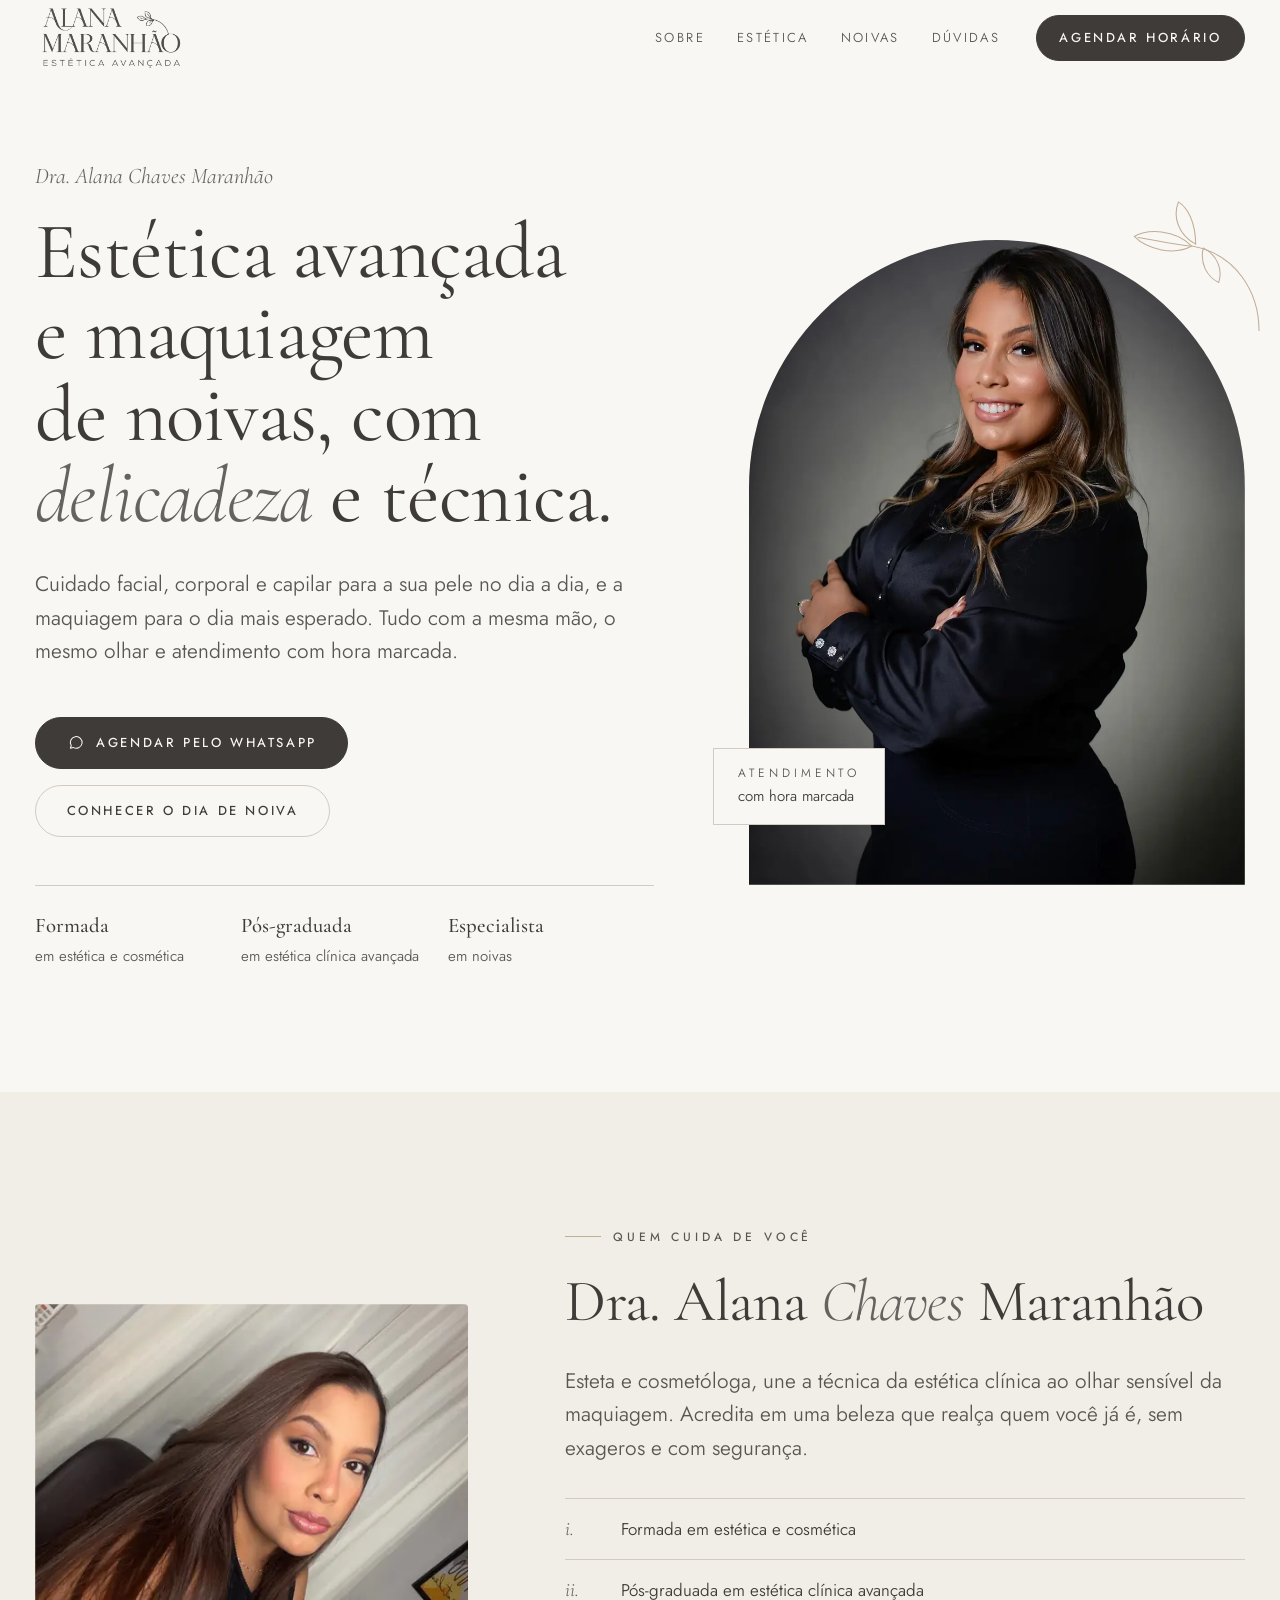
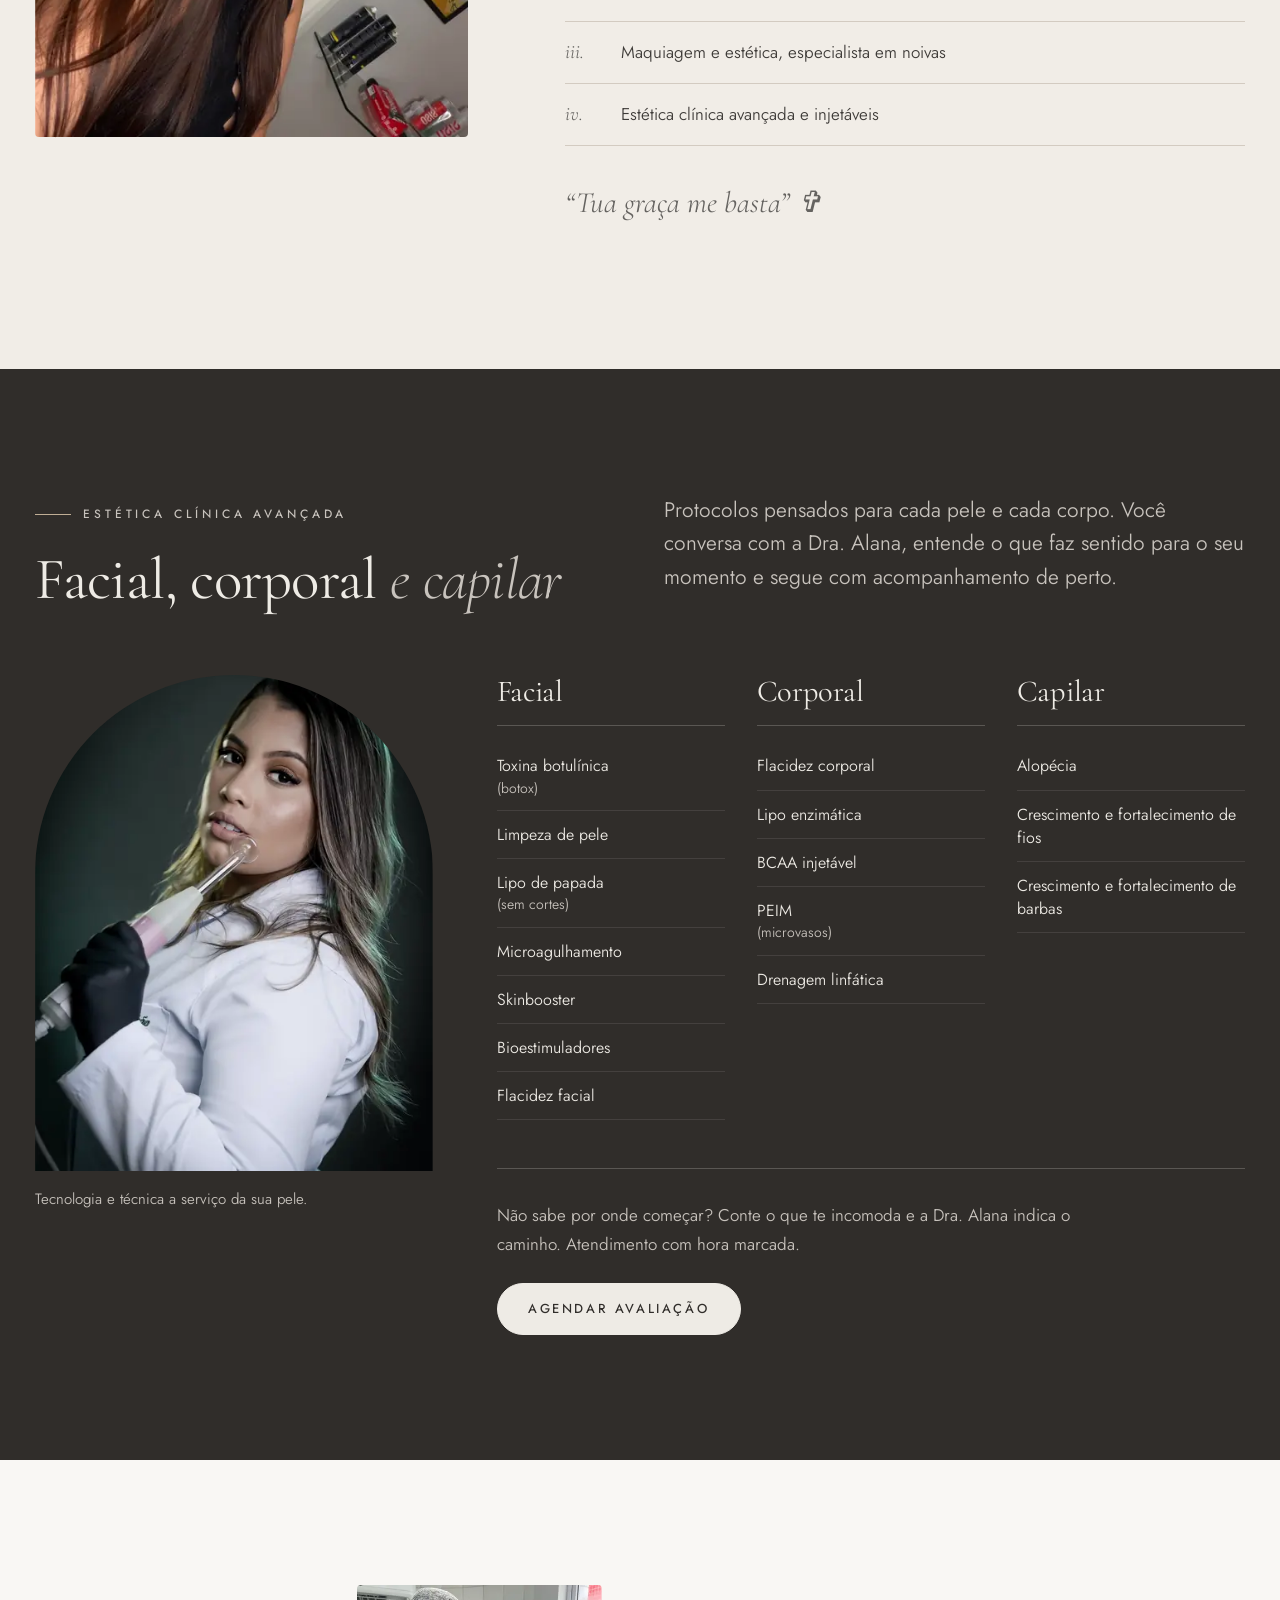
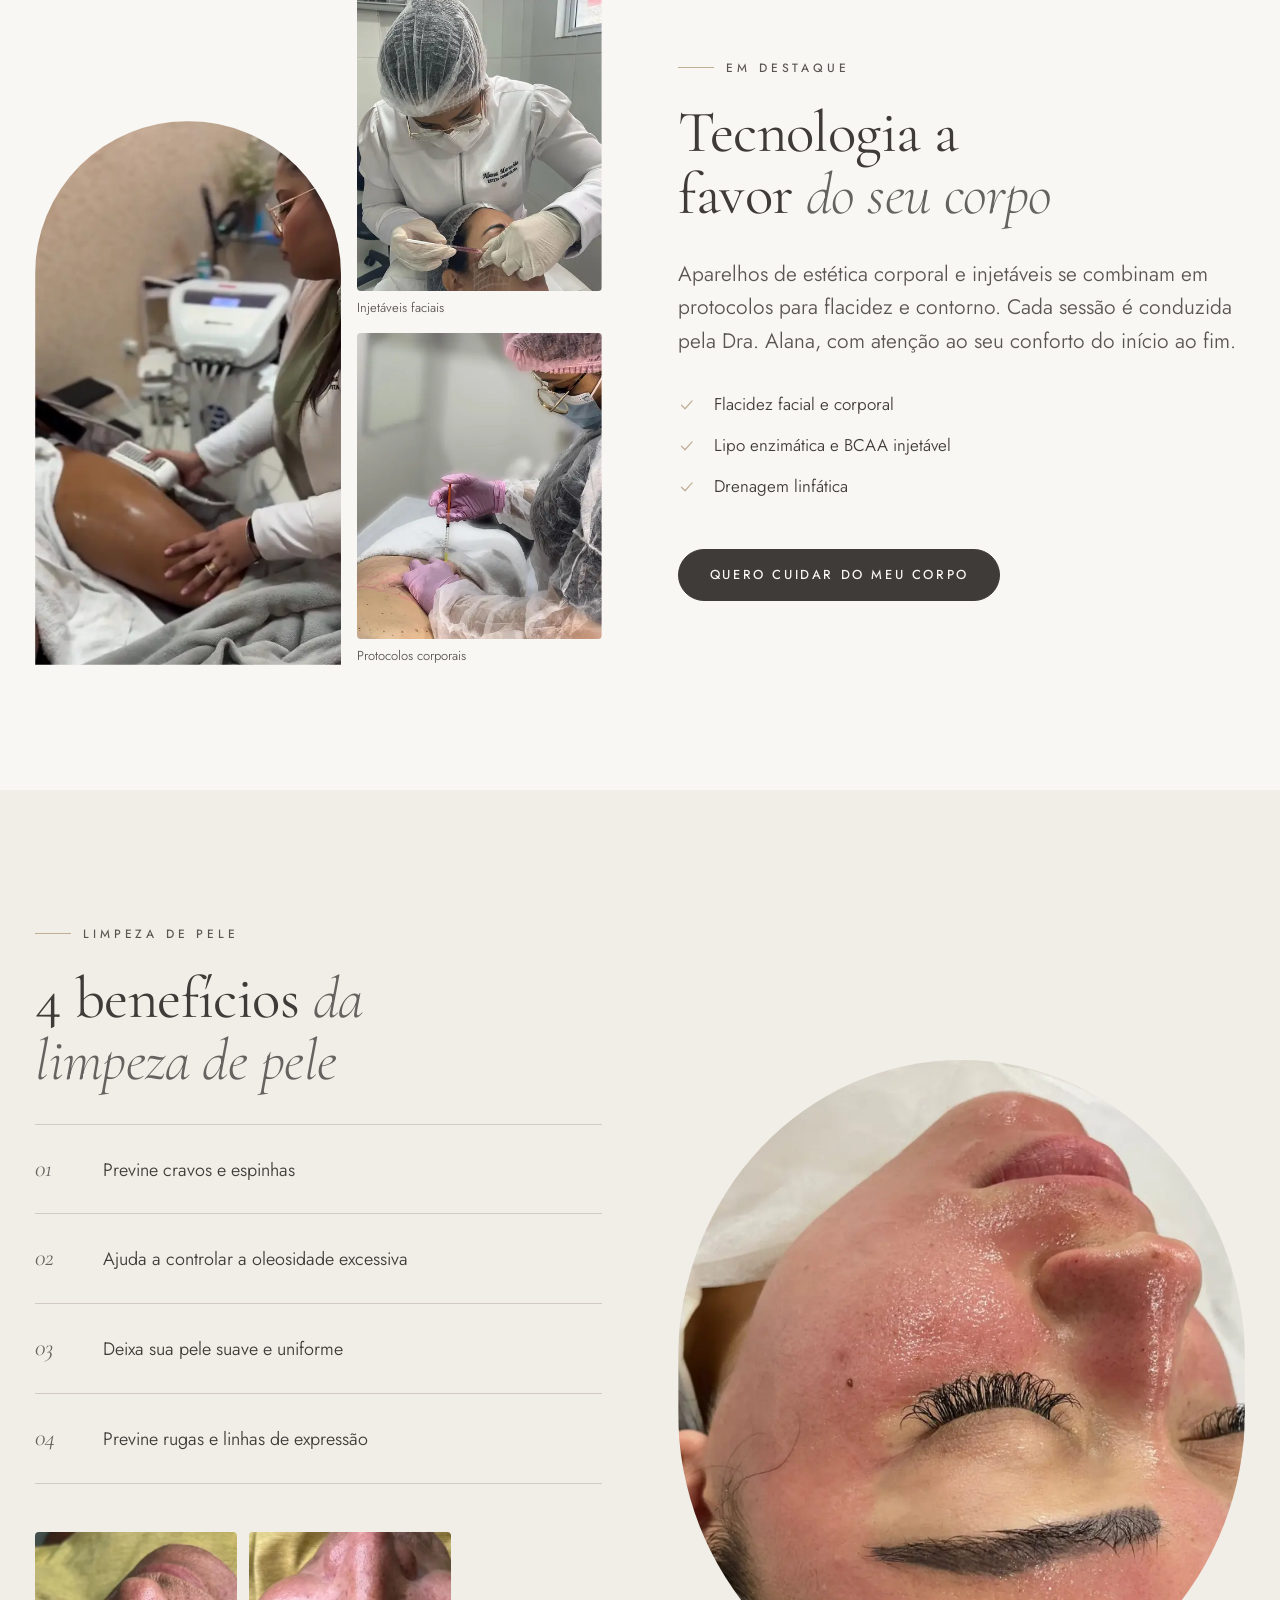
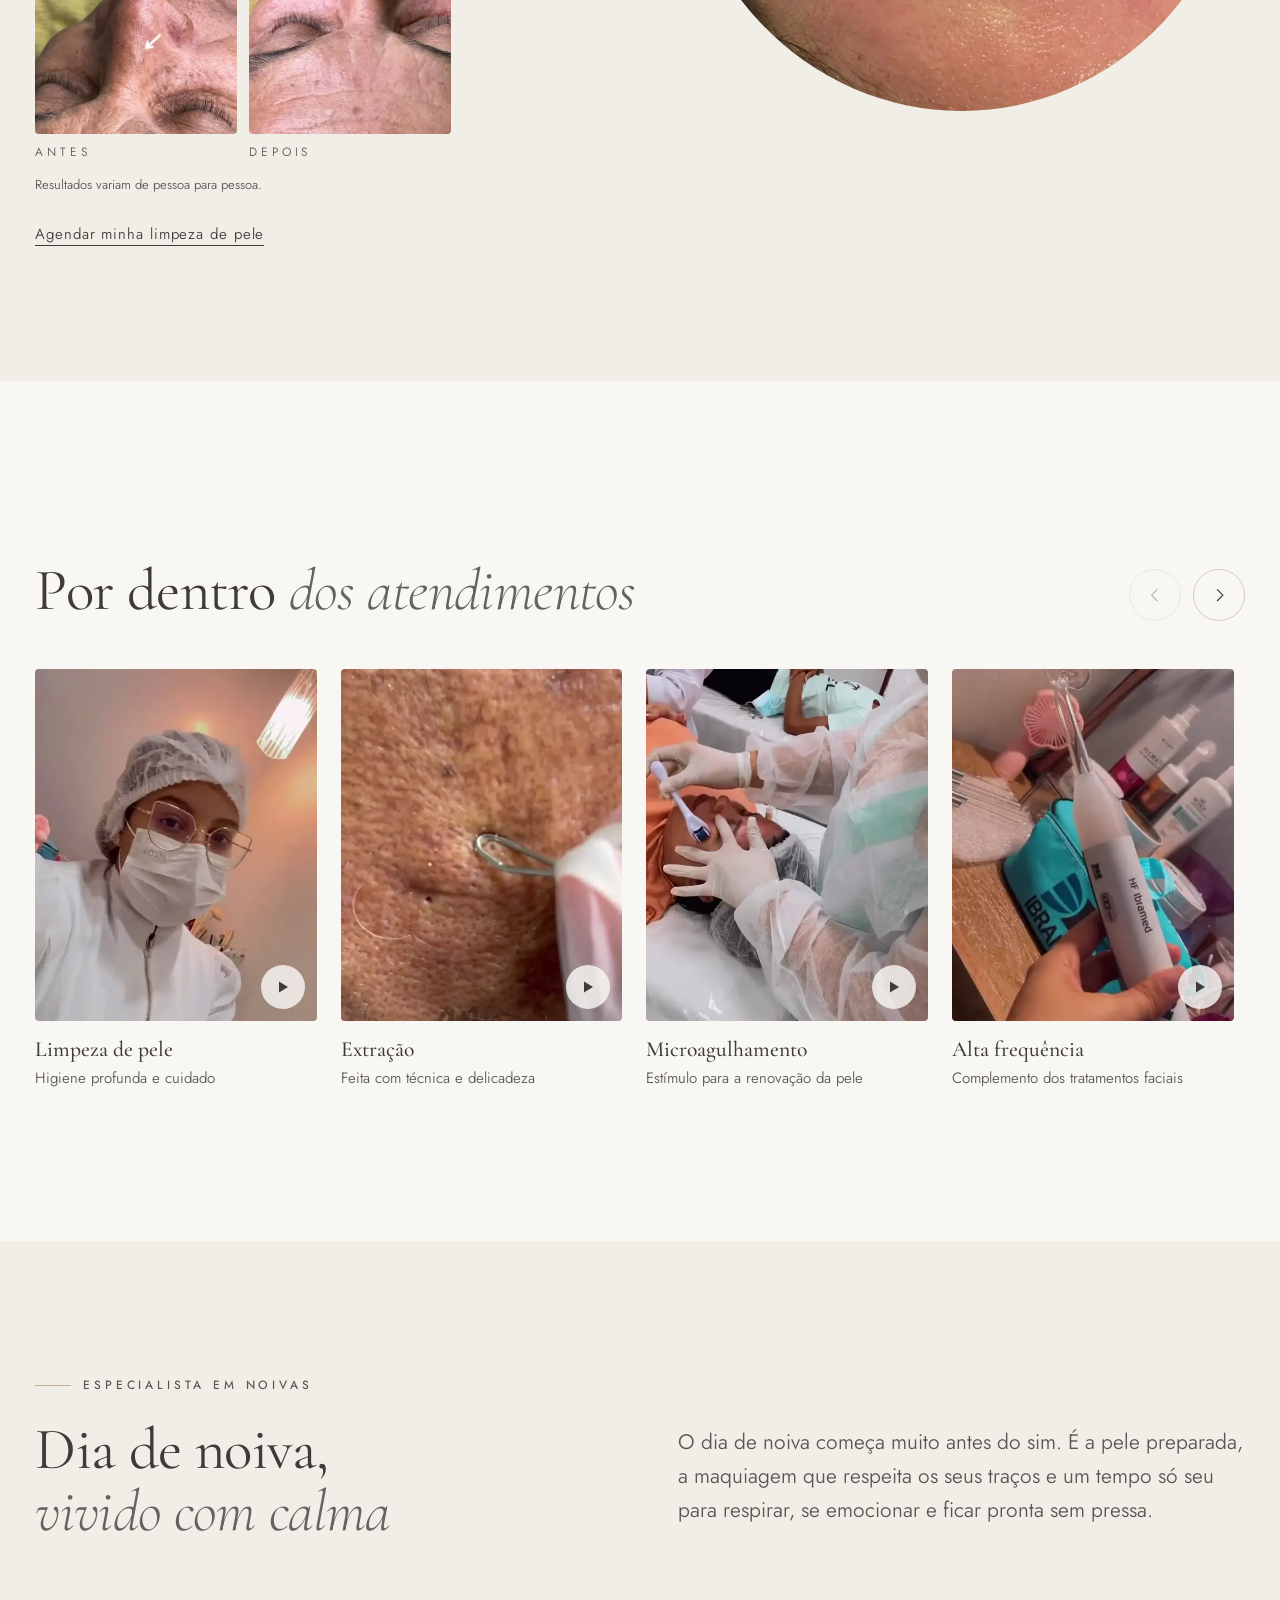
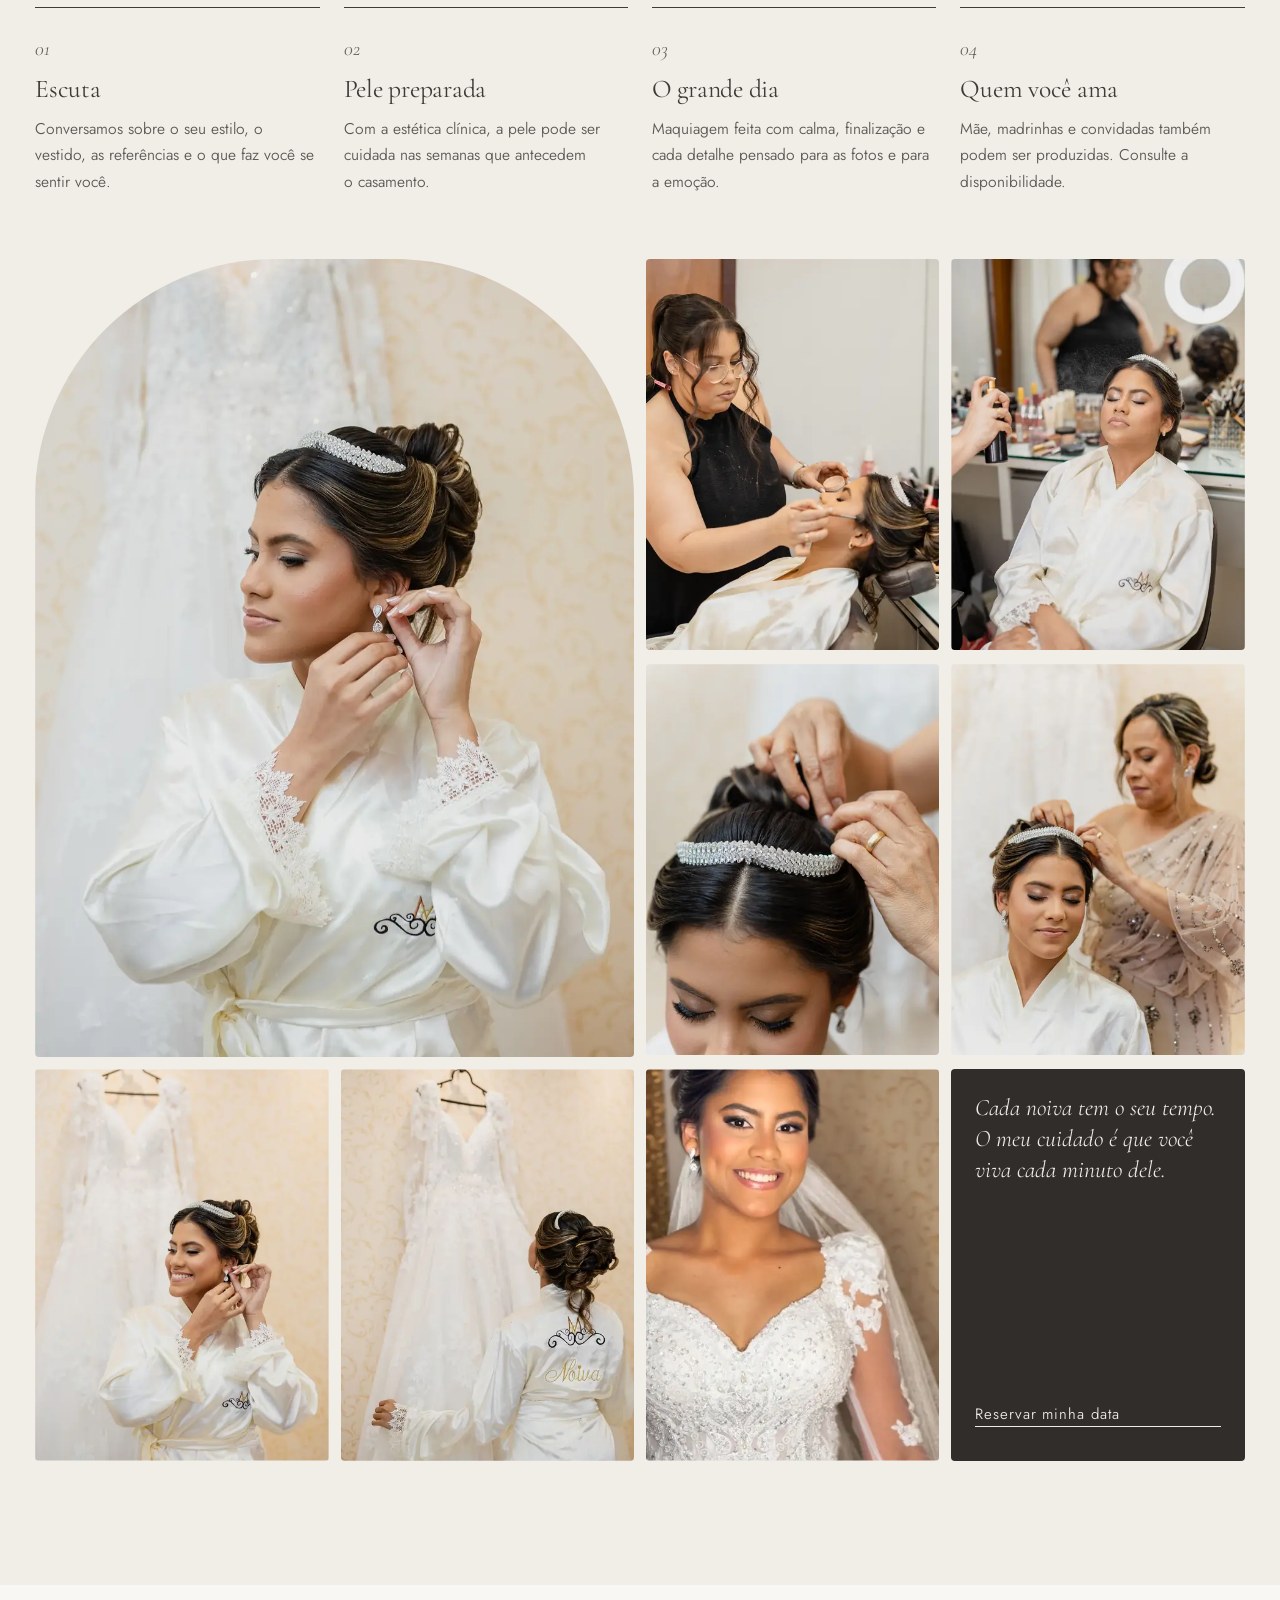
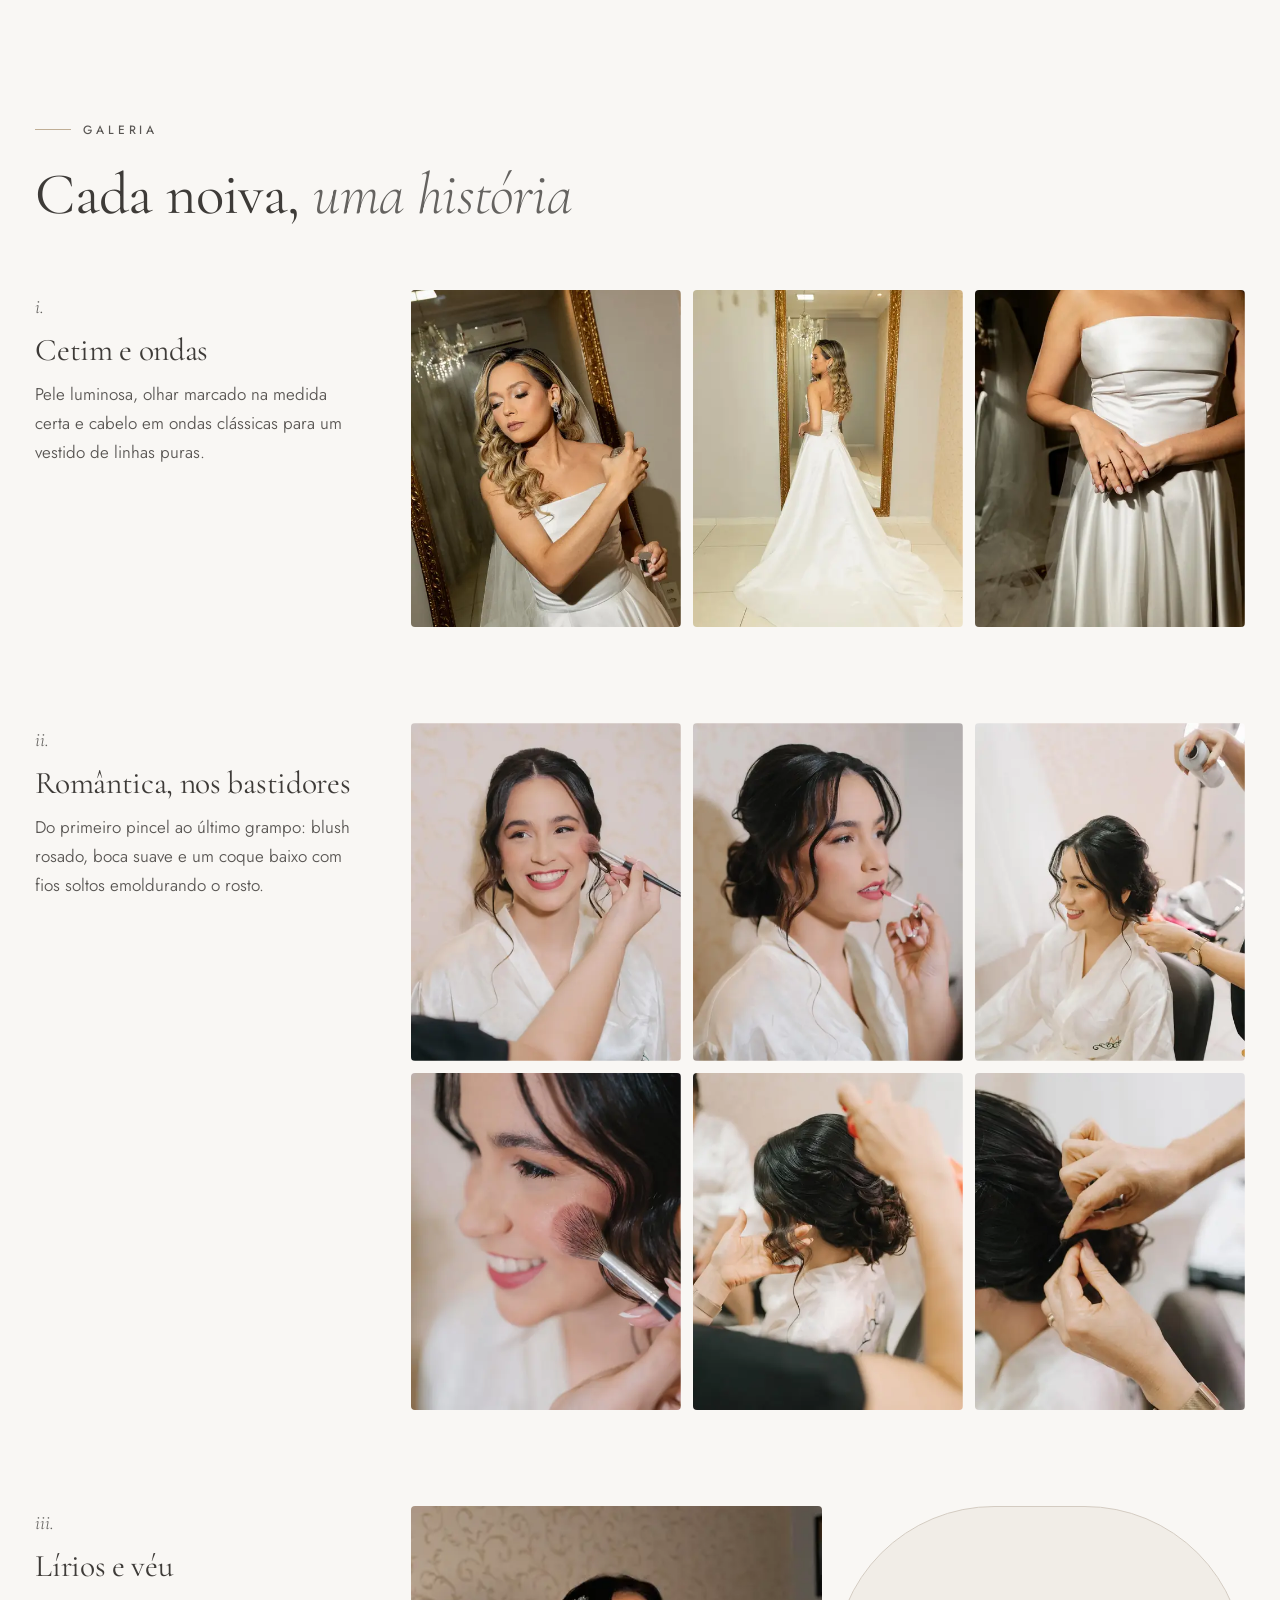
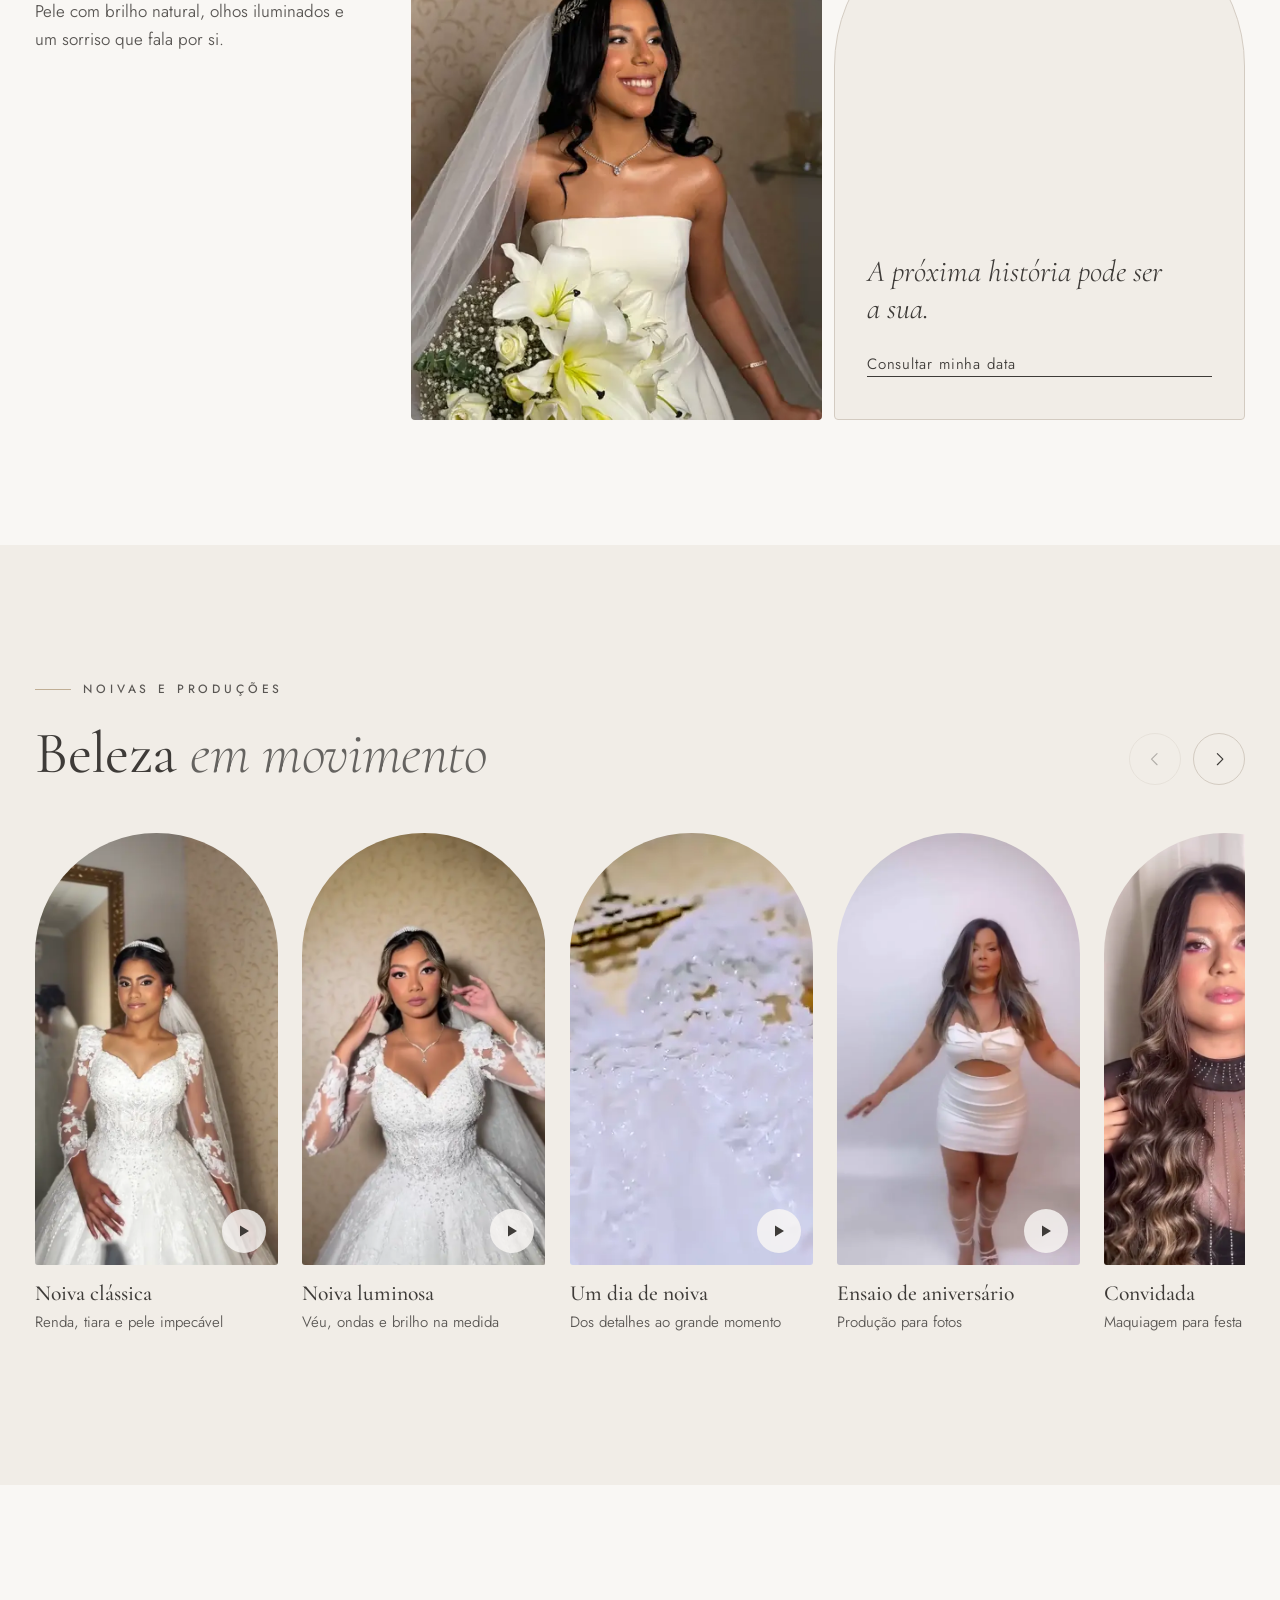
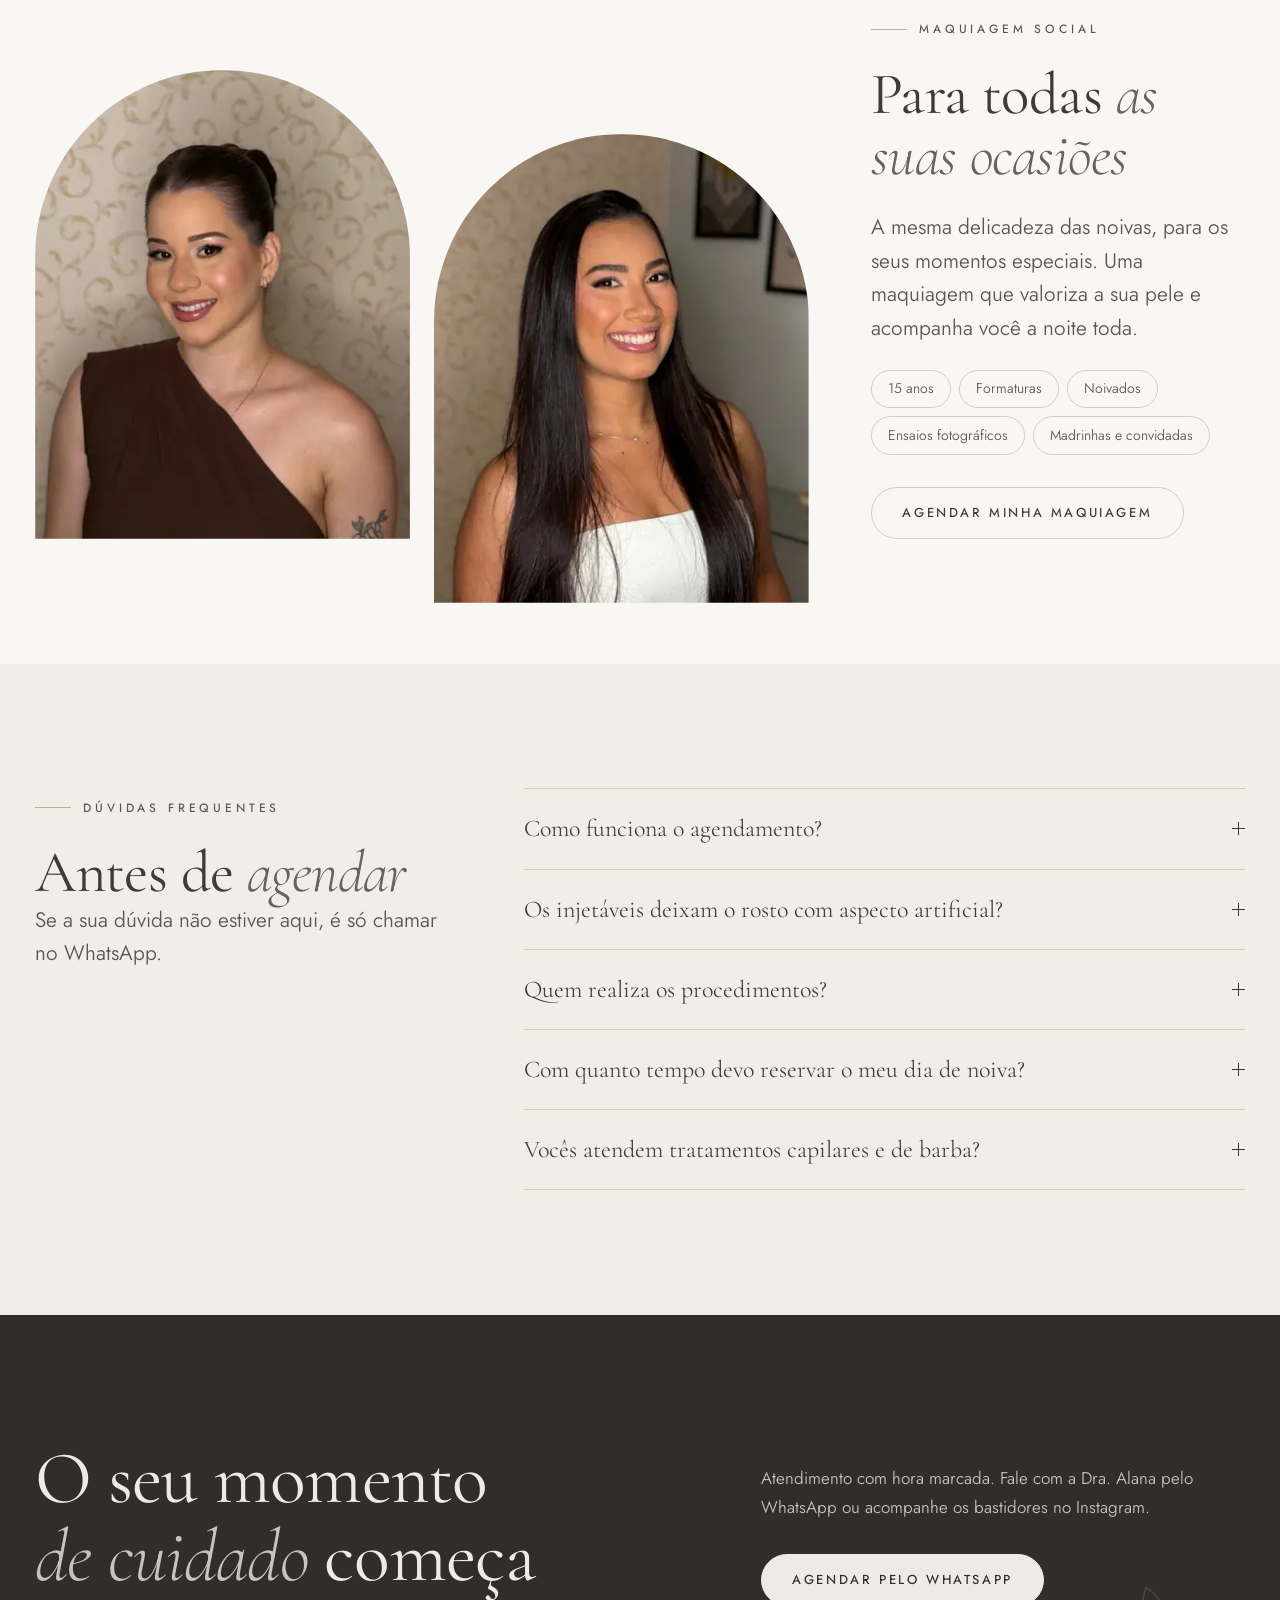
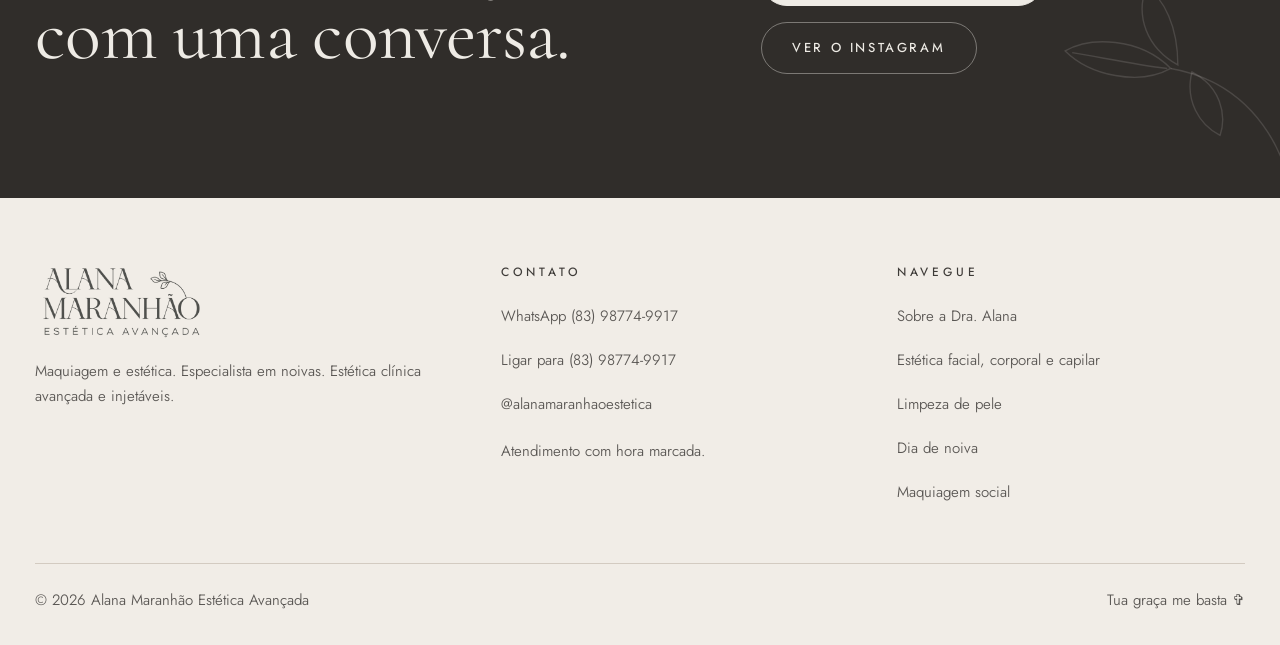
==== index.html @ de26539b "Add files via upload" ====
<!doctype html>
<html lang="pt-BR">
<head>
  <meta charset="utf-8">
  <meta name="viewport" content="width=device-width, initial-scale=1, viewport-fit=cover">

  <!-- SEO básico -->
  <title>Dra. Alana Maranhão | Estética Avançada e Noivas</title>
  <meta name="description" content="Estética clínica avançada e maquiagem para noivas com a Dra. Alana Chaves Maranhão. Facial, corporal, capilar e dia de noiva. Atendimento com hora marcada.">
  <meta name="robots" content="index, follow, max-image-preview:large">
  <!-- SITE_URL: troque "https://TROCAR-PELO-LINK-DO-VERCEL.vercel.app" pelo link de produção (veja README.md) -->
  <link rel="canonical" href="https://TROCAR-PELO-LINK-DO-VERCEL.vercel.app/">
  <meta name="theme-color" content="#EFECE6">

  <!-- Open Graph / Twitter -->
  <meta property="og:type" content="website">
  <meta property="og:locale" content="pt_BR">
  <meta property="og:site_name" content="Alana Maranhão Estética Avançada">
  <meta property="og:title" content="Dra. Alana Maranhão | Estética Avançada e Noivas">
  <meta property="og:description" content="Estética clínica avançada e maquiagem para noivas com a Dra. Alana Chaves Maranhão. Facial, corporal, capilar e dia de noiva. Atendimento com hora marcada.">
  <meta property="og:url" content="https://TROCAR-PELO-LINK-DO-VERCEL.vercel.app/">
  <!-- TODO: PREENCHER criar /og-image.jpg (1200x630 px) na raiz do projeto -->
  <meta property="og:image" content="https://TROCAR-PELO-LINK-DO-VERCEL.vercel.app/og-image.jpg">
  <meta property="og:image:width" content="1200">
  <meta property="og:image:height" content="630">
  <meta property="og:image:alt" content="Dra. Alana Chaves Maranhão, Estética Avançada">
  <meta name="twitter:card" content="summary_large_image">
  <meta name="twitter:title" content="Dra. Alana Maranhão | Estética Avançada e Noivas">
  <meta name="twitter:description" content="Estética clínica avançada e maquiagem para noivas com a Dra. Alana Chaves Maranhão. Facial, corporal, capilar e dia de noiva. Atendimento com hora marcada.">
  <meta name="twitter:image" content="https://TROCAR-PELO-LINK-DO-VERCEL.vercel.app/og-image.jpg">

  <!-- Favicons: TODO PREENCHER. Coloque os arquivos na RAIZ do projeto e remova o comentário abaixo.
  <link rel="icon" href="/favicon.ico" sizes="32x32">
  <link rel="icon" href="/favicon.svg" type="image/svg+xml">
  <link rel="apple-touch-icon" href="/apple-touch-icon.png">
  -->
  <link rel="manifest" href="/site.webmanifest">

  <!-- Fontes: 2 famílias, WOFF2 via Google Fonts, display=swap -->
  <link rel="preconnect" href="https://fonts.googleapis.com">
  <link rel="preconnect" href="https://fonts.gstatic.com" crossorigin>
  <link rel="stylesheet" href="https://fonts.googleapis.com/css2?family=Cormorant+Garamond:ital,wght@0,300;0,400;0,500;1,300;1,400&family=Jost:wght@300..500&display=swap">

  <link rel="preload" as="image" href="/assets/img/dra-retrato-960.webp" imagesrcset="/assets/img/dra-retrato-480.webp 480w, /assets/img/dra-retrato-960.webp 960w" imagesizes="(max-width: 960px) 90vw, 31rem" fetchpriority="high">
  <link rel="stylesheet" href="/assets/css/styles.css">
  <script src="/assets/js/main.js" defer></script>

  <!-- Dados estruturados: somente informações que constam no site -->
  <script type="application/ld+json">
  {
    "@context": "https://schema.org",
    "@type": "HealthAndBeautyBusiness",
    "@id": "https://TROCAR-PELO-LINK-DO-VERCEL.vercel.app/#negocio",
    "name": "Alana Maranhão Estética Avançada",
    "description": "Estética clínica avançada (facial, corporal e capilar) e maquiagem para noivas. Atendimento com hora marcada.",
    "url": "https://TROCAR-PELO-LINK-DO-VERCEL.vercel.app/",
    "image": "https://TROCAR-PELO-LINK-DO-VERCEL.vercel.app/assets/img/dra-retrato-960.webp",
    "logo": "https://TROCAR-PELO-LINK-DO-VERCEL.vercel.app/assets/img/logo-ink.webp",
    "telephone": "+55 83 98774-9917",
    "sameAs": ["https://www.instagram.com/alanamaranhaoestetica/"],
    "founder": {
      "@type": "Person",
      "name": "Alana Chaves Maranhão",
      "honorificPrefix": "Dra.",
      "jobTitle": "Esteta e cosmetóloga, pós-graduada em estética clínica avançada"
    }
  }
  </script>
  <!-- TODO: PREENCHER quando houver endereço. Adicionar ao JSON-LD acima:
  "address": { "@type": "PostalAddress", "streetAddress": "", "addressLocality": "", "addressRegion": "PB", "postalCode": "", "addressCountry": "BR" },
  "openingHours": ""
  -->
</head>
<body>
  <a class="skip-link" href="#conteudo">Pular para o conteúdo</a>

  <header class="site-header">
    <div class="container site-header__inner">
      <a class="brand" href="#inicio" aria-label="Alana Maranhão Estética Avançada, voltar ao início">
        <img src="/assets/img/logo-ink.webp" width="1100" height="519" alt="Alana Maranhão Estética Avançada">
      </a>
      <button class="menu-toggle" type="button" aria-expanded="false" aria-controls="menu" aria-label="Abrir menu"><span></span></button>
      <nav class="nav" id="menu" aria-label="Principal">
        <ul class="nav__list">
          <li><a href="#sobre">Sobre</a></li>
          <li><a href="#servicos">Estética</a></li>
          <li><a href="#dia-de-noiva">Noivas</a></li>
          <li><a href="#duvidas">Dúvidas</a></li>
        </ul>
        <a class="btn nav__cta" href="https://wa.me/5583987749917?text=Ol%C3%A1%2C%20Dra.%20Alana!%20Vim%20pelo%20site%20e%20gostaria%20de%20agendar%20um%20hor%C3%A1rio." target="_blank" rel="noopener noreferrer">Agendar horário</a>
      </nav>
    </div>
  </header>

  <main id="conteudo">

    <!-- HERO -->
    <section class="hero" id="inicio" aria-labelledby="titulo-principal">
      <div class="container hero__grid">
        <div>
          <p class="hero__name reveal">Dra. Alana Chaves Maranhão</p>
          <h1 id="titulo-principal" class="reveal" style="--d:80ms">Estética avançada e maquiagem de noivas, com <em>delicadeza</em> e técnica.</h1>
          <p class="lead hero__lead reveal" style="--d:160ms">Cuidado facial, corporal e capilar para a sua pele no dia a dia, e a maquiagem para o dia mais esperado. Tudo com a mesma mão, o mesmo olhar e atendimento com hora marcada.</p>
          <div class="hero__actions reveal" style="--d:240ms">
            <a class="btn" href="https://wa.me/5583987749917?text=Ol%C3%A1%2C%20Dra.%20Alana!%20Vim%20pelo%20site%20e%20gostaria%20de%20agendar%20um%20hor%C3%A1rio." target="_blank" rel="noopener noreferrer">
              <svg viewBox="0 0 24 24" aria-hidden="true"><path d="M4.6 19.4l1.2-3.7a8 8 0 1 1 2.6 2.6Z" fill="none" stroke="currentColor" stroke-width="1.4" stroke-linejoin="round"/></svg>
              Agendar pelo WhatsApp
            </a>
            <a class="btn btn--ghost" href="#dia-de-noiva">Conhecer o dia de noiva</a>
          </div>
          <ul class="hero__facts reveal" style="--d:320ms">
            <li><strong>Formada</strong>em estética e cosmética</li>
            <li><strong>Pós-graduada</strong>em estética clínica avançada</li>
            <li><strong>Especialista</strong>em noivas</li>
          </ul>
        </div>
        <div class="hero__media">
          <svg class="leaf" viewBox="0 0 160 140" aria-hidden="true">
            <path class="draw" pathLength="1" d="M150 136 C150 96 126 56 80 48"/>
            <path class="draw" pathLength="1" d="M80 48 C62 30 34 30 20 38 C34 52 62 58 80 48 Z"/>
            <path class="draw" pathLength="1" d="M24 39 C42 42 60 46 78 48"/>
            <path class="draw" pathLength="1" d="M84 46 C84 24 76 8 66 2 C60 18 66 36 84 46 Z"/>
            <path class="draw" pathLength="1" d="M92 50 C108 58 112 74 108 86 C96 80 88 66 92 50 Z"/>
          </svg>
          <div class="arch reveal-img">
            <img src="/assets/img/dra-retrato-960.webp" srcset="/assets/img/dra-retrato-480.webp 480w, /assets/img/dra-retrato-960.webp 960w" sizes="(max-width: 960px) 90vw, 31rem" width="960" height="1199" alt="Retrato da Dra. Alana Chaves Maranhão sorrindo, de braços cruzados, com camisa preta de cetim" fetchpriority="high" decoding="async">
          </div>
          <p class="hero__badge reveal" style="--d:400ms"><span>Atendimento</span>com hora marcada</p>
        </div>
      </div>
    </section>

    <!-- SOBRE -->
    <section class="section section--cream about" id="sobre" aria-labelledby="titulo-sobre">
      <div class="container about__grid">
        <figure class="about__photo reveal-img" style="margin:0">
          <img src="/assets/img/dra-selfie-960.webp" srcset="/assets/img/dra-selfie-480.webp 480w, /assets/img/dra-selfie-960.webp 960w" sizes="(max-width: 860px) 90vw, 30vw" width="960" height="960" alt="Dra. Alana Maranhão em seu espaço de atendimento, com maquiagem suave" loading="lazy" decoding="async">
        </figure>
        <div>
          <p class="eyebrow reveal">Quem cuida de você</p>
          <h2 id="titulo-sobre" class="reveal" style="--d:80ms">Dra. Alana <em>Chaves</em> Maranhão</h2>
          <p class="lead reveal" style="--d:140ms">Esteta e cosmetóloga, une a técnica da estética clínica ao olhar sensível da maquiagem. Acredita em uma beleza que realça quem você já é, sem exageros e com segurança.</p>
          <ul class="credentials reveal" style="--d:200ms">
            <li><span class="num">i.</span><span>Formada em estética e cosmética</span></li>
            <li><span class="num">ii.</span><span>Pós-graduada em estética clínica avançada</span></li>
            <li><span class="num">iii.</span><span>Maquiagem e estética, especialista em noivas</span></li>
            <li><span class="num">iv.</span><span>Estética clínica avançada e injetáveis</span></li>
          </ul>
          <p class="faith reveal" style="--d:260ms">“Tua graça me basta” ✞</p>
        </div>
      </div>
    </section>

    <!-- SERVIÇOS (invertida) -->
    <section class="section section--deep services" id="servicos" aria-labelledby="titulo-servicos">
      <div class="container">
        <div class="services__head">
          <div>
            <p class="eyebrow reveal">Estética clínica avançada</p>
            <h2 id="titulo-servicos" class="reveal" style="--d:80ms">Facial, corporal <em>e capilar</em></h2>
          </div>
          <p class="lead reveal" style="--d:160ms">Protocolos pensados para cada pele e cada corpo. Você conversa com a Dra. Alana, entende o que faz sentido para o seu momento e segue com acompanhamento de perto.</p>
        </div>
        <div class="services__grid">
          <figure class="services__photo" style="margin:0">
            <div class="arch reveal-img">
              <img src="/assets/img/dra-jaleco-960.webp" srcset="/assets/img/dra-jaleco-480.webp 480w, /assets/img/dra-jaleco-960.webp 960w" sizes="(max-width: 860px) 80vw, 26vw" width="960" height="1200" alt="Dra. Alana de jaleco branco e luvas segurando um aparelho de alta frequência" loading="lazy" decoding="async">
            </div>
            <figcaption>Tecnologia e técnica a serviço da sua pele.</figcaption>
          </figure>
          <div>
            <div class="services__cols">
              <div class="service-group reveal">
                <h3>Facial</h3>
                <ul>
                  <li>Toxina botulínica <small>(botox)</small></li>
                  <li>Limpeza de pele</li>
                  <li>Lipo de papada <small>(sem cortes)</small></li>
                  <li>Microagulhamento</li>
                  <li>Skinbooster</li>
                  <li>Bioestimuladores</li>
                  <li>Flacidez facial</li>
                </ul>
              </div>
              <div class="service-group reveal" style="--d:100ms">
                <h3>Corporal</h3>
                <ul>
                  <li>Flacidez corporal</li>
                  <li>Lipo enzimática</li>
                  <li>BCAA injetável</li>
                  <li>PEIM <small>(microvasos)</small></li>
                  <li>Drenagem linfática</li>
                </ul>
              </div>
              <div class="service-group reveal" style="--d:200ms">
                <h3>Capilar</h3>
                <ul>
                  <li>Alopécia</li>
                  <li>Crescimento e fortalecimento de fios</li>
                  <li>Crescimento e fortalecimento de barbas</li>
                </ul>
              </div>
            </div>
            <div class="services__note reveal">
              <p>Não sabe por onde começar? Conte o que te incomoda e a Dra. Alana indica o caminho. Atendimento com hora marcada.</p>
              <a class="btn btn--light" href="https://wa.me/5583987749917?text=Ol%C3%A1%2C%20Dra.%20Alana!%20Gostaria%20de%20agendar%20uma%20avalia%C3%A7%C3%A3o%20de%20est%C3%A9tica." target="_blank" rel="noopener noreferrer">Agendar avaliação</a>
            </div>
          </div>
        </div>
      </div>
    </section>

    <!-- DESTAQUE: tecnologia corporal -->
    <section class="section feature" id="destaque" aria-labelledby="titulo-destaque">
      <div class="container feature__grid">
        <div class="feature__media">
          <div class="feature__video reveal-img">
            <video data-autoplay muted loop playsinline preload="none" poster="/assets/video/destaque-corporal-poster.webp" width="540" height="960" aria-label="Vídeo: Dra. Alana aplicando tecnologia de estética corporal no abdômen de uma paciente">
              <source src="/assets/video/destaque-corporal.mp4" type="video/mp4">
            </video>
          </div>
          <div class="feature__stack">
            <figure style="margin:0" class="reveal-img" >
              <img src="/assets/img/estetica-injetavel-facial-480.webp" srcset="/assets/img/estetica-injetavel-facial-480.webp 480w, /assets/img/estetica-injetavel-facial-960.webp 960w" sizes="(max-width: 860px) 40vw, 18vw" width="480" height="543" alt="Dra. Alana, com touca e máscara, realizando aplicação injetável no rosto de uma paciente" loading="lazy" decoding="async">
              <figcaption>Injetáveis faciais</figcaption>
            </figure>
            <figure style="margin:0; --d:120ms" class="reveal-img">
              <img src="/assets/img/estetica-injetavel-corporal-480.webp" srcset="/assets/img/estetica-injetavel-corporal-480.webp 480w, /assets/img/estetica-injetavel-corporal-960.webp 960w" sizes="(max-width: 860px) 40vw, 18vw" width="480" height="600" alt="Dra. Alana com luvas rosa realizando aplicação injetável corporal" loading="lazy" decoding="async">
              <figcaption>Protocolos corporais</figcaption>
            </figure>
          </div>
        </div>
        <div>
          <p class="eyebrow reveal">Em destaque</p>
          <h2 id="titulo-destaque" class="reveal" style="--d:80ms">Tecnologia a favor <em>do seu corpo</em></h2>
          <p class="lead reveal" style="--d:140ms">Aparelhos de estética corporal e injetáveis se combinam em protocolos para flacidez e contorno. Cada sessão é conduzida pela Dra. Alana, com atenção ao seu conforto do início ao fim.</p>
          <ul class="checks reveal" style="--d:200ms">
            <li><svg viewBox="0 0 20 20" aria-hidden="true"><path d="M4 10.5l4 4 8-9"/></svg><span>Flacidez facial e corporal</span></li>
            <li><svg viewBox="0 0 20 20" aria-hidden="true"><path d="M4 10.5l4 4 8-9"/></svg><span>Lipo enzimática e BCAA injetável</span></li>
            <li><svg viewBox="0 0 20 20" aria-hidden="true"><path d="M4 10.5l4 4 8-9"/></svg><span>Drenagem linfática</span></li>
          </ul>
          <a class="btn reveal" style="--d:260ms" href="https://wa.me/5583987749917?text=Ol%C3%A1%2C%20Dra.%20Alana!%20Gostaria%20de%20agendar%20uma%20avalia%C3%A7%C3%A3o%20de%20est%C3%A9tica." target="_blank" rel="noopener noreferrer">Quero cuidar do meu corpo</a>
        </div>
      </div>
    </section>

    <!-- LIMPEZA DE PELE -->
    <section class="section section--cream skin" id="limpeza-de-pele" aria-labelledby="titulo-limpeza">
      <div class="container skin__grid">
        <div>
          <p class="eyebrow reveal">Limpeza de pele</p>
          <h2 id="titulo-limpeza" class="reveal" style="--d:80ms">4 benefícios <em>da limpeza de pele</em></h2>
          <ol class="benefits reveal" style="--d:160ms">
            <li>Previne cravos e espinhas</li>
            <li>Ajuda a controlar a oleosidade excessiva</li>
            <li>Deixa sua pele suave e uniforme</li>
            <li>Previne rugas e linhas de expressão</li>
          </ol>
          <div class="results reveal" style="--d:220ms">
            <figure>
              <img src="/assets/img/resultado-antes-480.webp" width="480" height="514" alt="Pele de paciente antes do tratamento facial, com poros e manchas aparentes" loading="lazy" decoding="async">
              <figcaption>Antes</figcaption>
            </figure>
            <figure>
              <img src="/assets/img/resultado-depois-480.webp" width="480" height="497" alt="Pele da mesma paciente depois do tratamento facial, com aspecto mais uniforme" loading="lazy" decoding="async">
              <figcaption>Depois</figcaption>
            </figure>
          </div>
          <p class="results-note">Resultados variam de pessoa para pessoa.</p>
          <a class="link-line" href="https://wa.me/5583987749917?text=Ol%C3%A1%2C%20Dra.%20Alana!%20Gostaria%20de%20agendar%20uma%20limpeza%20de%20pele." target="_blank" rel="noopener noreferrer">Agendar minha limpeza de pele</a>
        </div>
        <div class="skin__photo">
          <span class="skin__big-num" aria-hidden="true">4</span>
          <div class="oval reveal-img">
            <img src="/assets/img/limpeza-hiperemia-960.webp" srcset="/assets/img/limpeza-hiperemia-480.webp 480w, /assets/img/limpeza-hiperemia-960.webp 960w" sizes="(max-width: 860px) 90vw, 40vw" width="960" height="1108" alt="Rosto de paciente durante a limpeza de pele, com a pele levemente rosada e preparada para receber os ativos" loading="lazy" decoding="async">
          </div>
        </div>
      </div>
    </section>

    <!-- CARROSSEL ESTÉTICA -->
    <section class="section" id="estetica-em-video" aria-labelledby="titulo-estetica-video">
      <div class="container" data-carousel>
        <div class="carousel__head">
          <div>
            <p class="eyebrow reveal">Rosto, pele e corpo</p>
            <h2 id="titulo-estetica-video" class="reveal" style="--d:80ms">Por dentro <em>dos atendimentos</em></h2>
          </div>
          <div class="carousel__controls">
            <button class="icon-btn" type="button" data-prev aria-label="Vídeos anteriores"><svg viewBox="0 0 20 20" aria-hidden="true"><path d="M12 4l-6 6 6 6"/></svg></button>
            <button class="icon-btn" type="button" data-next aria-label="Próximos vídeos"><svg viewBox="0 0 20 20" aria-hidden="true"><path d="M8 4l6 6-6 6"/></svg></button>
          </div>
        </div>
        <div class="carousel__track carousel--wide" tabindex="0" aria-label="Vídeos de estética">
          <figure class="reel">
            <div class="reel__frame">
              <video data-autoplay muted loop playsinline preload="none" poster="/assets/video/estetica-limpeza-de-pele-poster.webp" width="540" height="676" aria-label="Dra. Alana paramentada para um atendimento de limpeza de pele"><source src="/assets/video/estetica-limpeza-de-pele.mp4" type="video/mp4"></video>
              <button class="reel__toggle" type="button" aria-pressed="false" aria-label="Reproduzir vídeo"><svg class="i-play" viewBox="0 0 14 14" aria-hidden="true"><path d="M3 1.5v11l9-5.5z"/></svg><svg class="i-pause" viewBox="0 0 14 14" aria-hidden="true"><path d="M3 1.5h3v11H3zM8 1.5h3v11H8z"/></svg></button>
            </div>
            <figcaption><strong>Limpeza de pele</strong><span>Higiene profunda e cuidado</span></figcaption>
          </figure>
          <figure class="reel">
            <div class="reel__frame">
              <video data-autoplay muted loop playsinline preload="none" poster="/assets/video/estetica-extracao-poster.webp" width="540" height="676" aria-label="Extração cuidadosa durante limpeza de pele"><source src="/assets/video/estetica-extracao.mp4" type="video/mp4"></video>
              <button class="reel__toggle" type="button" aria-pressed="false" aria-label="Reproduzir vídeo"><svg class="i-play" viewBox="0 0 14 14" aria-hidden="true"><path d="M3 1.5v11l9-5.5z"/></svg><svg class="i-pause" viewBox="0 0 14 14" aria-hidden="true"><path d="M3 1.5h3v11H3zM8 1.5h3v11H8z"/></svg></button>
            </div>
            <figcaption><strong>Extração</strong><span>Feita com técnica e delicadeza</span></figcaption>
          </figure>
          <figure class="reel">
            <div class="reel__frame">
              <video data-autoplay muted loop playsinline preload="none" poster="/assets/video/estetica-microagulhamento-poster.webp" width="540" height="676" aria-label="Sessão de microagulhamento facial"><source src="/assets/video/estetica-microagulhamento.mp4" type="video/mp4"></video>
              <button class="reel__toggle" type="button" aria-pressed="false" aria-label="Reproduzir vídeo"><svg class="i-play" viewBox="0 0 14 14" aria-hidden="true"><path d="M3 1.5v11l9-5.5z"/></svg><svg class="i-pause" viewBox="0 0 14 14" aria-hidden="true"><path d="M3 1.5h3v11H3zM8 1.5h3v11H8z"/></svg></button>
            </div>
            <figcaption><strong>Microagulhamento</strong><span>Estímulo para a renovação da pele</span></figcaption>
          </figure>
          <figure class="reel">
            <div class="reel__frame">
              <video data-autoplay muted loop playsinline preload="none" poster="/assets/video/estetica-alta-frequencia-poster.webp" width="540" height="676" aria-label="Aparelho de alta frequência usado nos tratamentos faciais"><source src="/assets/video/estetica-alta-frequencia.mp4" type="video/mp4"></video>
              <button class="reel__toggle" type="button" aria-pressed="false" aria-label="Reproduzir vídeo"><svg class="i-play" viewBox="0 0 14 14" aria-hidden="true"><path d="M3 1.5v11l9-5.5z"/></svg><svg class="i-pause" viewBox="0 0 14 14" aria-hidden="true"><path d="M3 1.5h3v11H3zM8 1.5h3v11H8z"/></svg></button>
            </div>
            <figcaption><strong>Alta frequência</strong><span>Complemento dos tratamentos faciais</span></figcaption>
          </figure>
          <figure class="reel">
            <div class="reel__frame">
              <video data-autoplay muted loop playsinline preload="none" poster="/assets/video/estetica-corporal-tecnologia-poster.webp" width="540" height="676" aria-label="Preparação de paciente para protocolo corporal com aparelho"><source src="/assets/video/estetica-corporal-tecnologia.mp4" type="video/mp4"></video>
              <button class="reel__toggle" type="button" aria-pressed="false" aria-label="Reproduzir vídeo"><svg class="i-play" viewBox="0 0 14 14" aria-hidden="true"><path d="M3 1.5v11l9-5.5z"/></svg><svg class="i-pause" viewBox="0 0 14 14" aria-hidden="true"><path d="M3 1.5h3v11H3zM8 1.5h3v11H8z"/></svg></button>
            </div>
            <figcaption><strong>Protocolo corporal</strong><span>Tecnologia para o seu contorno</span></figcaption>
          </figure>
        </div>
      </div>
    </section>

    <!-- DIA DE NOIVA -->
    <section class="section section--cream bride" id="dia-de-noiva" aria-labelledby="titulo-noiva">
      <div class="container">
        <div class="bride__intro">
          <div>
            <p class="eyebrow reveal">Especialista em noivas</p>
            <h2 id="titulo-noiva" class="reveal" style="--d:80ms">Dia de noiva, <em>vivido com calma</em></h2>
          </div>
          <p class="lead reveal" style="--d:160ms">O dia de noiva começa muito antes do sim. É a pele preparada, a maquiagem que respeita os seus traços e um tempo só seu para respirar, se emocionar e ficar pronta sem pressa.</p>
        </div>

        <ol class="steps">
          <li class="step reveal"><span class="num">01</span><h3>Escuta</h3><p>Conversamos sobre o seu estilo, o vestido, as referências e o que faz você se sentir você.</p></li>
          <li class="step reveal" style="--d:90ms"><span class="num">02</span><h3>Pele preparada</h3><p>Com a estética clínica, a pele pode ser cuidada nas semanas que antecedem o casamento.</p></li>
          <li class="step reveal" style="--d:180ms"><span class="num">03</span><h3>O grande dia</h3><p>Maquiagem feita com calma, finalização e cada detalhe pensado para as fotos e para a emoção.</p></li>
          <li class="step reveal" style="--d:270ms"><span class="num">04</span><h3>Quem você ama</h3><p>Mãe, madrinhas e convidadas também podem ser produzidas. Consulte a disponibilidade.</p></li>
        </ol>

        <div class="mosaic">
          <figure class="is-hero reveal-img">
            <img src="/assets/img/noiva-a-brinco-960.webp" srcset="/assets/img/noiva-a-brinco-480.webp 480w, /assets/img/noiva-a-brinco-960.webp 960w" sizes="(max-width: 720px) 95vw, 50vw" width="960" height="1280" alt="Noiva de robe de cetim colocando o brinco, com coque, tiara de cristais e o vestido ao fundo" loading="lazy" decoding="async">
          </figure>
          <figure class="reveal-img" style="--d:60ms"><img src="/assets/img/noiva-a-maquiagem-480.webp" srcset="/assets/img/noiva-a-maquiagem-480.webp 480w, /assets/img/noiva-a-maquiagem-960.webp 960w" sizes="(max-width: 720px) 48vw, 24vw" width="480" height="640" alt="Dra. Alana maquiando a noiva, que está reclinada de olhos fechados" loading="lazy" decoding="async"></figure>
          <figure class="reveal-img" style="--d:120ms"><img src="/assets/img/noiva-a-fixador-480.webp" srcset="/assets/img/noiva-a-fixador-480.webp 480w, /assets/img/noiva-a-fixador-960.webp 960w" sizes="(max-width: 720px) 48vw, 24vw" width="480" height="640" alt="Finalização da maquiagem da noiva com bruma fixadora" loading="lazy" decoding="async"></figure>
          <figure class="reveal-img" style="--d:60ms"><img src="/assets/img/noiva-a-tiara-detalhe-480.webp" srcset="/assets/img/noiva-a-tiara-detalhe-480.webp 480w, /assets/img/noiva-a-tiara-detalhe-960.webp 960w" sizes="(max-width: 720px) 48vw, 24vw" width="480" height="640" alt="Detalhe da tiara de cristais sendo ajustada no cabelo da noiva" loading="lazy" decoding="async"></figure>
          <figure class="reveal-img" style="--d:120ms"><img src="/assets/img/noiva-a-mae-480.webp" srcset="/assets/img/noiva-a-mae-480.webp 480w, /assets/img/noiva-a-mae-960.webp 960w" sizes="(max-width: 720px) 48vw, 24vw" width="480" height="640" alt="Mãe da noiva colocando a tiara na filha, que sorri de olhos fechados" loading="lazy" decoding="async"></figure>
          <figure class="reveal-img"><img src="/assets/img/noiva-a-sorriso-480.webp" srcset="/assets/img/noiva-a-sorriso-480.webp 480w, /assets/img/noiva-a-sorriso-960.webp 960w" sizes="(max-width: 720px) 48vw, 24vw" width="480" height="640" alt="Noiva sorrindo enquanto coloca os brincos diante do vestido" loading="lazy" decoding="async"></figure>
          <figure class="reveal-img" style="--d:60ms"><img src="/assets/img/noiva-a-vestido-480.webp" srcset="/assets/img/noiva-a-vestido-480.webp 480w, /assets/img/noiva-a-vestido-960.webp 960w" sizes="(max-width: 720px) 48vw, 24vw" width="480" height="640" alt="Noiva de costas, com robe bordado com a palavra Noiva, olhando o vestido pendurado" loading="lazy" decoding="async"></figure>
          <figure class="reveal-img is-wide-mobile" style="--d:120ms"><img src="/assets/img/noiva-a-vestida-480.webp" width="480" height="852" alt="Noiva pronta, de vestido rendado, véu e tiara, sorrindo" loading="lazy" decoding="async"></figure>
          <figure class="mosaic__note reveal" style="--d:180ms">
            <p>Cada noiva tem o seu tempo. O meu cuidado é que você viva cada minuto dele.</p>
            <a class="link-line" href="https://wa.me/5583987749917?text=Ol%C3%A1%2C%20Dra.%20Alana!%20Vou%20me%20casar%20e%20gostaria%20de%20saber%20sobre%20o%20dia%20de%20noiva." target="_blank" rel="noopener noreferrer">Reservar minha data</a>
          </figure>
        </div>
      </div>
    </section>

    <!-- GALERIA POR NOIVA -->
    <section class="section" id="noivas" aria-labelledby="titulo-galeria">
      <div class="container">
        <p class="eyebrow reveal">Galeria</p>
        <h2 id="titulo-galeria" class="reveal" style="--d:80ms; margin-bottom: var(--space-8)">Cada noiva, <em>uma história</em></h2>
        <div class="looks">
          <article class="look">
            <div class="look__meta reveal">
              <span class="num">i.</span>
              <h3>Cetim e ondas</h3>
              <p>Pele luminosa, olhar marcado na medida certa e cabelo em ondas clássicas para um vestido de linhas puras.</p>
            </div>
            <div class="look__photos">
              <figure class="reveal-img"><img src="/assets/img/noiva-b-perfume-480.webp" srcset="/assets/img/noiva-b-perfume-480.webp 480w, /assets/img/noiva-b-perfume-960.webp 960w" sizes="(max-width: 520px) 48vw, (max-width: 860px) 31vw, 20vw" width="480" height="600" alt="Noiva loira de vestido tomara que caia de cetim passando perfume diante de um espelho dourado" loading="lazy" decoding="async"></figure>
              <figure class="reveal-img" style="--d:80ms"><img src="/assets/img/noiva-b-costas-480.webp" srcset="/assets/img/noiva-b-costas-480.webp 480w, /assets/img/noiva-b-costas-960.webp 960w" sizes="(max-width: 520px) 48vw, (max-width: 860px) 31vw, 20vw" width="480" height="600" alt="A mesma noiva de costas, mostrando a cauda do vestido de cetim e as ondas do cabelo" loading="lazy" decoding="async"></figure>
              <figure class="reveal-img" style="--d:160ms"><img src="/assets/img/noiva-b-maos-480.webp" srcset="/assets/img/noiva-b-maos-480.webp 480w, /assets/img/noiva-b-maos-960.webp 960w" sizes="(max-width: 520px) 48vw, (max-width: 860px) 31vw, 20vw" width="480" height="600" alt="Detalhe das mãos da noiva com anel de noivado sobre o vestido de cetim" loading="lazy" decoding="async"></figure>
            </div>
          </article>

          <article class="look">
            <div class="look__meta reveal">
              <span class="num">ii.</span>
              <h3>Romântica, nos bastidores</h3>
              <p>Do primeiro pincel ao último grampo: blush rosado, boca suave e um coque baixo com fios soltos emoldurando o rosto.</p>
            </div>
            <div class="look__photos">
              <figure class="reveal-img"><img src="/assets/img/noiva-c-blush-480.webp" srcset="/assets/img/noiva-c-blush-480.webp 480w, /assets/img/noiva-c-blush-960.webp 960w" sizes="(max-width: 520px) 48vw, (max-width: 860px) 31vw, 20vw" width="480" height="600" alt="Noiva de robe sorrindo enquanto recebe blush com pincel" loading="lazy" decoding="async"></figure>
              <figure class="reveal-img" style="--d:80ms"><img src="/assets/img/noiva-c-batom-480.webp" srcset="/assets/img/noiva-c-batom-480.webp 480w, /assets/img/noiva-c-batom-960.webp 960w" sizes="(max-width: 520px) 48vw, (max-width: 860px) 31vw, 20vw" width="480" height="600" alt="Aplicação de batom rosado na noiva, de perfil" loading="lazy" decoding="async"></figure>
              <figure class="reveal-img" style="--d:160ms"><img src="/assets/img/noiva-c-finalizacao-480.webp" srcset="/assets/img/noiva-c-finalizacao-480.webp 480w, /assets/img/noiva-c-finalizacao-960.webp 960w" sizes="(max-width: 520px) 48vw, (max-width: 860px) 31vw, 20vw" width="480" height="600" alt="Finalização do penteado da noiva com spray, enquanto ela sorri" loading="lazy" decoding="async"></figure>
              <figure class="reveal-img"><img src="/assets/img/noiva-c-pincel-480.webp" srcset="/assets/img/noiva-c-pincel-480.webp 480w, /assets/img/noiva-c-pincel-960.webp 960w" sizes="(max-width: 520px) 48vw, (max-width: 860px) 31vw, 20vw" width="480" height="600" alt="Close do pincel aplicando blush na maçã do rosto da noiva" loading="lazy" decoding="async"></figure>
              <figure class="reveal-img" style="--d:80ms"><img src="/assets/img/noiva-c-coque-480.webp" srcset="/assets/img/noiva-c-coque-480.webp 480w, /assets/img/noiva-c-coque-960.webp 960w" sizes="(max-width: 520px) 48vw, (max-width: 860px) 31vw, 20vw" width="480" height="600" alt="Coque baixo da noiva sendo modelado, visto por trás" loading="lazy" decoding="async"></figure>
              <figure class="reveal-img" style="--d:160ms"><img src="/assets/img/noiva-c-grampo-480.webp" srcset="/assets/img/noiva-c-grampo-480.webp 480w, /assets/img/noiva-c-grampo-960.webp 960w" sizes="(max-width: 520px) 48vw, (max-width: 860px) 31vw, 20vw" width="480" height="600" alt="Mãos fixando um grampo no coque da noiva" loading="lazy" decoding="async"></figure>
            </div>
          </article>

          <article class="look look--single">
            <div class="look__meta reveal">
              <span class="num">iii.</span>
              <h3>Lírios e véu</h3>
              <p>Pele com brilho natural, olhos iluminados e um sorriso que fala por si.</p>
            </div>
            <div class="look__photos">
              <figure class="reveal-img"><img src="/assets/img/noiva-d-lirios-960.webp" srcset="/assets/img/noiva-d-lirios-480.webp 480w, /assets/img/noiva-d-lirios-960.webp 960w" sizes="(max-width: 860px) 48vw, 30vw" width="960" height="1195" alt="Noiva sorridente de véu, colar de cristais e buquê de lírios brancos" loading="lazy" decoding="async"></figure>
              <div class="look__note reveal" style="--d:120ms">
                <p>A próxima história pode ser a sua.</p>
                <a class="link-line" href="https://wa.me/5583987749917?text=Ol%C3%A1%2C%20Dra.%20Alana!%20Vou%20me%20casar%20e%20gostaria%20de%20saber%20sobre%20o%20dia%20de%20noiva." target="_blank" rel="noopener noreferrer">Consultar minha data</a>
              </div>
            </div>
          </article>
        </div>
      </div>
    </section>

    <!-- CARROSSEL NOIVAS EM VÍDEO -->
    <section class="section section--cream" id="noivas-em-video" aria-labelledby="titulo-noivas-video">
      <div class="container" data-carousel>
        <div class="carousel__head">
          <div>
            <p class="eyebrow reveal">Noivas e produções</p>
            <h2 id="titulo-noivas-video" class="reveal" style="--d:80ms">Beleza <em>em movimento</em></h2>
          </div>
          <div class="carousel__controls">
            <button class="icon-btn" type="button" data-prev aria-label="Vídeos anteriores"><svg viewBox="0 0 20 20" aria-hidden="true"><path d="M12 4l-6 6 6 6"/></svg></button>
            <button class="icon-btn" type="button" data-next aria-label="Próximos vídeos"><svg viewBox="0 0 20 20" aria-hidden="true"><path d="M8 4l6 6-6 6"/></svg></button>
          </div>
        </div>
        <div class="carousel__track carousel--tall" tabindex="0" aria-label="Vídeos de noivas e produções">
          <figure class="reel">
            <div class="reel__frame">
              <video data-autoplay muted loop playsinline preload="none" poster="/assets/video/noivas-noiva-renda-poster.webp" width="540" height="960" aria-label="Noiva de vestido de renda e véu diante de um espelho dourado"><source src="/assets/video/noivas-noiva-renda.mp4" type="video/mp4"></video>
              <button class="reel__toggle" type="button" aria-pressed="false" aria-label="Reproduzir vídeo"><svg class="i-play" viewBox="0 0 14 14" aria-hidden="true"><path d="M3 1.5v11l9-5.5z"/></svg><svg class="i-pause" viewBox="0 0 14 14" aria-hidden="true"><path d="M3 1.5h3v11H3zM8 1.5h3v11H8z"/></svg></button>
            </div>
            <figcaption><strong>Noiva clássica</strong><span>Renda, tiara e pele impecável</span></figcaption>
          </figure>
          <figure class="reel">
            <div class="reel__frame">
              <video data-autoplay muted loop playsinline preload="none" poster="/assets/video/noivas-noiva-veu-poster.webp" width="540" height="960" aria-label="Noiva de vestido de mangas rendadas ajustando o véu"><source src="/assets/video/noivas-noiva-veu.mp4" type="video/mp4"></video>
              <button class="reel__toggle" type="button" aria-pressed="false" aria-label="Reproduzir vídeo"><svg class="i-play" viewBox="0 0 14 14" aria-hidden="true"><path d="M3 1.5v11l9-5.5z"/></svg><svg class="i-pause" viewBox="0 0 14 14" aria-hidden="true"><path d="M3 1.5h3v11H3zM8 1.5h3v11H8z"/></svg></button>
            </div>
            <figcaption><strong>Noiva luminosa</strong><span>Véu, ondas e brilho na medida</span></figcaption>
          </figure>
          <figure class="reel">
            <div class="reel__frame">
              <video data-autoplay muted loop playsinline preload="none" poster="/assets/video/noivas-dia-de-noiva-filme-poster.webp" width="480" height="608" aria-label="Filme de um dia de noiva: maquiagem, detalhes, mãe e noiva de robe e a noiva pronta"><source src="/assets/video/noivas-dia-de-noiva-filme.mp4" type="video/mp4"></video>
              <button class="reel__toggle" type="button" aria-pressed="false" aria-label="Reproduzir vídeo"><svg class="i-play" viewBox="0 0 14 14" aria-hidden="true"><path d="M3 1.5v11l9-5.5z"/></svg><svg class="i-pause" viewBox="0 0 14 14" aria-hidden="true"><path d="M3 1.5h3v11H3zM8 1.5h3v11H8z"/></svg></button>
            </div>
            <figcaption><strong>Um dia de noiva</strong><span>Dos detalhes ao grande momento</span></figcaption>
          </figure>
          <figure class="reel">
            <div class="reel__frame">
              <video data-autoplay muted loop playsinline preload="none" poster="/assets/video/noivas-producao-aniversario-poster.webp" width="540" height="960" aria-label="Produção de aniversário em estúdio, com vestido branco e bolo"><source src="/assets/video/noivas-producao-aniversario.mp4" type="video/mp4"></video>
              <button class="reel__toggle" type="button" aria-pressed="false" aria-label="Reproduzir vídeo"><svg class="i-play" viewBox="0 0 14 14" aria-hidden="true"><path d="M3 1.5v11l9-5.5z"/></svg><svg class="i-pause" viewBox="0 0 14 14" aria-hidden="true"><path d="M3 1.5h3v11H3zM8 1.5h3v11H8z"/></svg></button>
            </div>
            <figcaption><strong>Ensaio de aniversário</strong><span>Produção para fotos</span></figcaption>
          </figure>
          <figure class="reel">
            <div class="reel__frame">
              <video data-autoplay muted loop playsinline preload="none" poster="/assets/video/noivas-producao-social-poster.webp" width="540" height="960" aria-label="Cliente com maquiagem e cabelo em ondas longas para evento"><source src="/assets/video/noivas-producao-social.mp4" type="video/mp4"></video>
              <button class="reel__toggle" type="button" aria-pressed="false" aria-label="Reproduzir vídeo"><svg class="i-play" viewBox="0 0 14 14" aria-hidden="true"><path d="M3 1.5v11l9-5.5z"/></svg><svg class="i-pause" viewBox="0 0 14 14" aria-hidden="true"><path d="M3 1.5h3v11H3zM8 1.5h3v11H8z"/></svg></button>
            </div>
            <figcaption><strong>Convidada</strong><span>Maquiagem para festa</span></figcaption>
          </figure>
        </div>
      </div>
    </section>

    <!-- MAQUIAGEM SOCIAL -->
    <section class="section social" id="maquiagem" aria-labelledby="titulo-social">
      <div class="container social__grid">
        <figure class="reveal-img"><img src="/assets/img/social-vestido-marrom-960.webp" srcset="/assets/img/social-vestido-marrom-480.webp 480w, /assets/img/social-vestido-marrom-960.webp 960w" sizes="(max-width: 960px) 48vw, 28vw" width="960" height="960" alt="Cliente de vestido marrom de um ombro só, com coque polido e maquiagem iluminada" loading="lazy" decoding="async"></figure>
        <figure class="reveal-img" style="--d:120ms"><img src="/assets/img/social-top-branco-960.webp" srcset="/assets/img/social-top-branco-480.webp 480w, /assets/img/social-top-branco-960.webp 960w" sizes="(max-width: 960px) 48vw, 28vw" width="960" height="960" alt="Cliente de cabelos longos e top branco, sorrindo, com maquiagem de pele luminosa e boca rosada" loading="lazy" decoding="async"></figure>
        <div class="social__text">
          <p class="eyebrow reveal">Maquiagem social</p>
          <h2 id="titulo-social" class="reveal" style="--d:80ms">Para todas <em>as suas ocasiões</em></h2>
          <p class="lead reveal" style="--d:140ms">A mesma delicadeza das noivas, para os seus momentos especiais. Uma maquiagem que valoriza a sua pele e acompanha você a noite toda.</p>
          <ul class="tags reveal" style="--d:200ms">
            <li>15 anos</li><li>Formaturas</li><li>Noivados</li><li>Ensaios fotográficos</li><li>Madrinhas e convidadas</li>
          </ul>
          <a class="btn btn--ghost reveal" style="--d:260ms" href="https://wa.me/5583987749917?text=Ol%C3%A1%2C%20Dra.%20Alana!%20Gostaria%20de%20agendar%20uma%20maquiagem%20para%20um%20evento." target="_blank" rel="noopener noreferrer">Agendar minha maquiagem</a>
        </div>
      </div>
    </section>

    <!-- DÚVIDAS -->
    <section class="section section--cream faq" id="duvidas" aria-labelledby="titulo-faq">
      <div class="container faq__grid">
        <div>
          <p class="eyebrow reveal">Dúvidas frequentes</p>
          <h2 id="titulo-faq" class="reveal" style="--d:80ms">Antes de <em>agendar</em></h2>
          <p class="lead reveal" style="--d:140ms">Se a sua dúvida não estiver aqui, é só chamar no WhatsApp.</p>
        </div>
        <div class="faq__list">
          <details class="faq__item">
            <summary>Como funciona o agendamento?</summary>
            <div class="faq__body"><p>O atendimento é com hora marcada. Você chama no WhatsApp (83) 98774-9917, conta o que procura e combinamos o melhor dia e horário.</p></div>
          </details>
          <details class="faq__item">
            <summary>Os injetáveis deixam o rosto com aspecto artificial?</summary>
            <div class="faq__body"><p>A proposta é realçar, não transformar. Cada procedimento é indicado depois de uma conversa sobre o que você deseja e o que faz sentido para o seu rosto, buscando um resultado natural.</p></div>
          </details>
          <details class="faq__item">
            <summary>Quem realiza os procedimentos?</summary>
            <div class="faq__body"><p>A própria Dra. Alana Chaves Maranhão, formada em estética e cosmética e pós-graduada em estética clínica avançada.</p></div>
          </details>
          <details class="faq__item">
            <summary>Com quanto tempo devo reservar o meu dia de noiva?</summary>
            <div class="faq__body"><p>Quanto antes, melhor. Reservar com antecedência garante a sua data e permite cuidar da pele nas semanas que antecedem o casamento.</p></div>
          </details>
          <details class="faq__item">
            <summary>Vocês atendem tratamentos capilares e de barba?</summary>
            <div class="faq__body"><p>Sim. Há tratamentos para alopécia e para crescimento e fortalecimento de fios e barbas.</p></div>
          </details>
        </div>
      </div>
    </section>

    <!-- CTA FINAL -->
    <section class="section section--deep cta" aria-labelledby="titulo-cta">
      <svg class="cta__mark" viewBox="0 0 160 140" aria-hidden="true">
        <path d="M150 136 C150 96 126 56 80 48"/>
        <path d="M80 48 C62 30 34 30 20 38 C34 52 62 58 80 48 Z"/>
        <path d="M24 39 C42 42 60 46 78 48"/>
        <path d="M84 46 C84 24 76 8 66 2 C60 18 66 36 84 46 Z"/>
        <path d="M92 50 C108 58 112 74 108 86 C96 80 88 66 92 50 Z"/>
      </svg>
      <div class="container cta__inner">
        <h2 id="titulo-cta" class="reveal">O seu momento <em>de cuidado</em> começa com uma conversa.</h2>
        <div class="cta__side reveal" style="--d:120ms">
          <p>Atendimento com hora marcada. Fale com a Dra. Alana pelo WhatsApp ou acompanhe os bastidores no Instagram.</p>
          <div class="cta__actions">
            <a class="btn btn--light" href="https://wa.me/5583987749917?text=Ol%C3%A1%2C%20Dra.%20Alana!%20Vim%20pelo%20site%20e%20gostaria%20de%20agendar%20um%20hor%C3%A1rio." target="_blank" rel="noopener noreferrer">Agendar pelo WhatsApp</a>
            <a class="btn btn--ghost-light" href="https://www.instagram.com/alanamaranhaoestetica/" target="_blank" rel="noopener noreferrer">Ver o Instagram</a>
          </div>
        </div>
      </div>
    </section>
  </main>

  <footer class="site-footer">
    <div class="container">
      <div class="footer__grid">
        <div>
          <a class="brand" href="#inicio" aria-label="Voltar ao início"><img src="/assets/img/logo-ink.webp" width="1100" height="519" alt="Alana Maranhão Estética Avançada" loading="lazy" decoding="async"></a>
          <p>Maquiagem e estética. Especialista em noivas. Estética clínica avançada e injetáveis.</p>
        </div>
        <div>
          <p class="footer__title">Contato</p>
          <ul class="footer__links">
            <li><a href="https://wa.me/5583987749917?text=Ol%C3%A1%2C%20Dra.%20Alana!%20Vim%20pelo%20site%20e%20gostaria%20de%20agendar%20um%20hor%C3%A1rio." target="_blank" rel="noopener noreferrer">WhatsApp (83) 98774-9917</a></li>
            <li><a href="tel:+5583987749917">Ligar para (83) 98774-9917</a></li>
            <li><a href="https://www.instagram.com/alanamaranhaoestetica/" target="_blank" rel="noopener noreferrer">@alanamaranhaoestetica</a></li>
          </ul>
          <p style="margin-top: var(--space-3)">Atendimento com hora marcada.</p>
        </div>
        <div>
          <p class="footer__title">Navegue</p>
          <ul class="footer__links">
            <li><a href="#sobre">Sobre a Dra. Alana</a></li>
            <li><a href="#servicos">Estética facial, corporal e capilar</a></li>
            <li><a href="#limpeza-de-pele">Limpeza de pele</a></li>
            <li><a href="#dia-de-noiva">Dia de noiva</a></li>
            <li><a href="#maquiagem">Maquiagem social</a></li>
          </ul>
        </div>
      </div>
      <div class="footer__bottom">
        <p>© <span id="year">2026</span> Alana Maranhão Estética Avançada</p>
        <p>Tua graça me basta ✞</p>
      </div>
    </div>
  </footer>

  <a class="float-wa" href="https://wa.me/5583987749917?text=Ol%C3%A1%2C%20Dra.%20Alana!%20Vim%20pelo%20site%20e%20gostaria%20de%20agendar%20um%20hor%C3%A1rio." target="_blank" rel="noopener noreferrer" aria-label="Agendar pelo WhatsApp">
    <svg viewBox="0 0 24 24" aria-hidden="true"><path d="M4.6 19.4l1.2-3.7a8 8 0 1 1 2.6 2.6Z" fill="none" stroke="currentColor" stroke-width="1.4" stroke-linejoin="round"/><path d="M9.2 9.3c.3 1.9 1.6 3.3 3.6 3.9" fill="none" stroke="currentColor" stroke-width="1.4" stroke-linecap="round"/></svg>
  </a>
</body>
</html>
---- assets/css/styles.css ----
/* =========================================================
   Alana Maranhão · Estética Avançada
   Design tokens + componentes. Documentação: /DESIGN-SYSTEM.md
   ========================================================= */

/* ---------- 1. Tokens ---------- */
:root {
  /* Cor: neutros quentes derivados do logo (grafite sobre creme) */
  --paper:      oklch(0.978 0.005 80);   /* fundo principal */
  --cream:      oklch(0.948 0.009 80);   /* fundo alternado, ref. #EFECE6 do logo */
  --silk:       oklch(0.912 0.014 76);   /* superfícies suaves */
  --stone:      oklch(0.845 0.016 72);   /* linhas finas, bordas */
  --champagne:  oklch(0.760 0.040 76);   /* ornamentos (nunca texto) */
  --graphite:   oklch(0.500 0.006 70);   /* cor do logo, títulos grandes */
  --ink-soft:   oklch(0.455 0.006 70);   /* texto secundário (AA sobre paper e cream) */
  --ink:        oklch(0.355 0.006 70);   /* texto principal */
  --ink-deep:   oklch(0.300 0.007 70);   /* seção invertida */
  --on-deep:    oklch(0.940 0.009 80);   /* texto sobre ink-deep */
  --on-deep-soft: oklch(0.820 0.010 78);

  /* Tipografia */
  --font-display: "Cormorant Garamond", "Cormorant", Georgia, "Times New Roman", serif;
  --font-body: "Jost", "Futura", "Avenir Next", system-ui, sans-serif;
  --fs-eyebrow: 0.75rem;
  --fs-small: 0.9375rem;
  --fs-body: 1.0625rem;
  --fs-lead: clamp(1.125rem, 1rem + 0.45vw, 1.3125rem);
  --fs-h3: clamp(1.5rem, 1.25rem + 0.9vw, 2rem);
  --fs-h2: clamp(2.25rem, 1.6rem + 2.6vw, 4rem);
  --fs-h1: clamp(2.6rem, 1.7rem + 4.1vw, 5.6rem);
  --tracking-wide: 0.32em;

  /* Espaço (escala 4/8) */
  --space-1: 0.25rem; --space-2: 0.5rem; --space-3: 0.75rem; --space-4: 1rem;
  --space-5: 1.5rem; --space-6: 2rem; --space-7: 3rem; --space-8: 4rem;
  --space-9: 6rem; --space-10: 8rem;
  --section-y: clamp(4.5rem, 3rem + 6vw, 9rem);
  --gutter: clamp(1rem, 0.6rem + 2vw, 2.5rem);
  --container: 76rem;

  /* Forma */
  --radius-sm: 4px;
  --radius-pill: 999px;
  --arch: 999px 999px 0 0;
  --hairline: 1px solid var(--stone);

  /* Movimento: suave, sem bounce */
  --ease-out: cubic-bezier(0.22, 1, 0.36, 1);
  --ease-in-out: cubic-bezier(0.65, 0, 0.35, 1);
  --dur-fast: 220ms;
  --dur-base: 480ms;
  --dur-slow: 1100ms;
}

/* ---------- 2. Base ---------- */
*, *::before, *::after { box-sizing: border-box; }
html { -webkit-text-size-adjust: 100%; scroll-behavior: smooth; scroll-padding-top: 5.5rem; }
body {
  margin: 0;
  background: var(--paper);
  color: var(--ink);
  font-family: var(--font-body);
  font-weight: 350;
  font-size: var(--fs-body);
  line-height: 1.7;
  overflow-x: clip;
  -webkit-font-smoothing: antialiased;
}
img, video, svg { display: block; max-width: 100%; }
img, video { height: auto; }
a { color: inherit; }
p { margin: 0 0 var(--space-4); text-wrap: pretty; }
ul, ol { margin: 0; padding: 0; list-style: none; }
h1, h2, h3 {
  font-family: var(--font-display);
  font-weight: 400;
  color: var(--ink);
  margin: 0;
  text-wrap: balance;
  letter-spacing: -0.01em;
}
h1 { font-size: var(--fs-h1); line-height: 1.02; }
h2 { font-size: var(--fs-h2); line-height: 1.05; }
h3 { font-size: var(--fs-h3); line-height: 1.15; }
h1 em, h2 em, h3 em { font-style: italic; font-weight: 300; color: var(--graphite); }
::selection { background: var(--silk); color: var(--ink); }

:focus-visible { outline: 1.5px solid var(--ink); outline-offset: 4px; border-radius: 2px; }

.skip-link {
  position: absolute; left: var(--space-4); top: -4rem; z-index: 100;
  background: var(--ink); color: var(--paper); padding: var(--space-3) var(--space-5);
  text-decoration: none; transition: top var(--dur-fast) var(--ease-out);
}
.skip-link:focus { top: var(--space-4); }

.container { width: min(100% - 2 * var(--gutter), var(--container)); margin-inline: auto; }
.section { padding-block: var(--section-y); position: relative; }
.section--cream { background: var(--cream); }
.section--deep { background: var(--ink-deep); color: var(--on-deep); }
.section--deep h2, .section--deep h3 { color: var(--on-deep); }
.section--deep h2 em, .section--deep h3 em { color: var(--on-deep-soft); }

.eyebrow {
  display: inline-flex; align-items: center; gap: var(--space-3);
  font-size: var(--fs-eyebrow); font-weight: 450; letter-spacing: var(--tracking-wide);
  text-transform: uppercase; color: var(--ink-soft); margin-bottom: var(--space-5);
}
.eyebrow::before { content: ""; width: 2.25rem; height: 1px; background: var(--champagne); }
.section--deep .eyebrow { color: var(--on-deep-soft); }

.lead { font-size: var(--fs-lead); line-height: 1.6; color: var(--ink-soft); max-width: 34em; }
.section--deep .lead { color: var(--on-deep-soft); }
.muted { color: var(--ink-soft); }

/* ---------- 3. Botões ---------- */
.btn {
  --btn-bg: var(--ink); --btn-fg: var(--paper);
  display: inline-flex; align-items: center; justify-content: center; gap: var(--space-3);
  min-height: 3.25rem; padding: 0.9rem 1.9rem;
  font: 450 0.8125rem/1.2 var(--font-body); letter-spacing: 0.2em; text-transform: uppercase;
  text-decoration: none; color: var(--btn-fg); background: var(--btn-bg);
  border: 1px solid var(--btn-bg); border-radius: var(--radius-pill);
  cursor: pointer;
  transition: background-color var(--dur-base) var(--ease-out), color var(--dur-base) var(--ease-out),
              border-color var(--dur-base) var(--ease-out), transform var(--dur-fast) var(--ease-out);
}
.btn svg { width: 1.1rem; height: 1.1rem; flex: none; }
.btn:hover { --btn-bg: var(--graphite); }
.btn:active { transform: scale(0.98); }
.btn--ghost { --btn-bg: transparent; --btn-fg: var(--ink); border-color: var(--stone); }
.btn--ghost:hover { --btn-bg: var(--silk); border-color: var(--silk); }
.btn--light { --btn-bg: var(--on-deep); --btn-fg: var(--ink-deep); }
.btn--light:hover { --btn-bg: var(--silk); }
.btn--ghost-light { --btn-bg: transparent; --btn-fg: var(--on-deep); border-color: color-mix(in oklch, var(--on-deep) 40%, transparent); }
.btn--ghost-light:hover { --btn-bg: color-mix(in oklch, var(--on-deep) 10%, transparent); }

.link-line {
  display: inline-flex; align-items: center; min-height: 44px;
  font-size: var(--fs-small); letter-spacing: 0.06em; text-decoration: none; color: var(--ink);
  background: linear-gradient(currentColor, currentColor) 0 calc(100% - 10px) / 100% 1px no-repeat;
  transition: background-size var(--dur-base) var(--ease-out);
}
.link-line:hover { background-size: 40% 1px; }

/* ---------- 4. Cabeçalho ---------- */
.site-header {
  position: sticky; top: 0; z-index: 50;
  background: color-mix(in oklch, var(--paper) 90%, transparent);
  backdrop-filter: saturate(1.1) blur(10px);
  -webkit-backdrop-filter: saturate(1.1) blur(10px);
  border-bottom: 1px solid transparent;
  transition: border-color var(--dur-base) var(--ease-out), padding var(--dur-base) var(--ease-out);
}
.site-header.is-scrolled { border-bottom-color: var(--stone); }
.site-header__inner { display: flex; align-items: center; justify-content: space-between; gap: var(--space-5); min-height: 4.75rem; }
.brand { display: inline-flex; align-items: center; min-height: 44px; }
.brand img { width: clamp(118px, 9vw + 60px, 150px); height: auto; }
.nav { display: flex; align-items: center; gap: var(--space-6); }
.nav__list { display: flex; gap: var(--space-5); }
.nav__list a {
  display: inline-flex; align-items: center; min-height: 44px; padding-inline: var(--space-1);
  font-size: 0.8125rem; letter-spacing: 0.18em; text-transform: uppercase; text-decoration: none; color: var(--ink-soft);
  transition: color var(--dur-fast) var(--ease-out);
}
.nav__list a:hover { color: var(--ink); }
.nav__cta { min-height: 2.875rem; padding-inline: 1.4rem; }
.menu-toggle {
  display: none; width: 48px; height: 48px; border: 0; background: transparent; cursor: pointer; color: var(--ink);
  align-items: center; justify-content: center; border-radius: var(--radius-pill);
}
.menu-toggle span, .menu-toggle span::before, .menu-toggle span::after {
  display: block; width: 22px; height: 1px; background: currentColor; position: relative;
  transition: transform var(--dur-base) var(--ease-out), background-color var(--dur-fast);
}
.menu-toggle span::before, .menu-toggle span::after { content: ""; position: absolute; left: 0; }
.menu-toggle span::before { top: -7px; } .menu-toggle span::after { top: 7px; }
.menu-toggle[aria-expanded="true"] span { background: transparent; }
.menu-toggle[aria-expanded="true"] span::before { transform: translateY(7px) rotate(45deg); }
.menu-toggle[aria-expanded="true"] span::after { transform: translateY(-7px) rotate(-45deg); }

@media (max-width: 960px) {
  .menu-toggle { display: inline-flex; }
  .nav {
    position: fixed; inset: 4.75rem 0 auto 0; flex-direction: column; align-items: stretch; gap: var(--space-5);
    padding: var(--space-6) var(--gutter) var(--space-7);
    background: var(--paper); border-bottom: var(--hairline);
    opacity: 0; visibility: hidden; transform: translateY(-8px);
    transition: opacity var(--dur-base) var(--ease-out), transform var(--dur-base) var(--ease-out), visibility 0s linear var(--dur-base);
  }
  .nav.is-open { opacity: 1; visibility: visible; transform: none; transition-delay: 0s; }
  .nav__list { flex-direction: column; gap: 0; }
  .nav__list a { min-height: 3.25rem; font-size: 0.875rem; border-bottom: var(--hairline); width: 100%; }
  .nav__cta { width: 100%; }
}

/* ---------- 5. Hero ---------- */
.hero { padding-block: clamp(2.5rem, 1rem + 5vw, 6rem) var(--section-y); overflow: clip; }
.hero__grid { display: grid; grid-template-columns: minmax(0, 1.08fr) minmax(0, 0.92fr); gap: clamp(2rem, 5vw, 6rem); align-items: center; }
.hero__name { font-family: var(--font-display); font-style: italic; font-size: clamp(1.15rem, 1rem + 0.5vw, 1.45rem); color: var(--graphite); margin-bottom: var(--space-4); }
.hero h1 { margin-bottom: var(--space-6); }
.hero__lead { margin-bottom: var(--space-7); }
.hero__actions { display: flex; flex-wrap: wrap; gap: var(--space-4); margin-bottom: var(--space-7); }
.hero__facts { display: grid; grid-template-columns: repeat(3, minmax(0, 1fr)); border-top: var(--hairline); }
.hero__facts li { padding: var(--space-5) var(--space-4) 0 0; font-size: var(--fs-small); line-height: 1.5; color: var(--ink-soft); }
.hero__facts strong { display: block; font-family: var(--font-display); font-weight: 500; font-size: 1.3rem; color: var(--ink); margin-bottom: var(--space-1); }
.hero__media { position: relative; justify-self: end; width: min(100%, 31rem); }
.arch { border-radius: var(--arch); overflow: hidden; background: var(--silk); }
.arch img { width: 100%; height: 100%; object-fit: cover; }
.hero__media .arch { aspect-ratio: 4 / 5.2; }
.hero__media .arch img { object-position: 50% 18%; }
.hero__badge {
  position: absolute; left: -2.25rem; bottom: 2.75rem; background: var(--paper);
  padding: var(--space-4) var(--space-5); border: var(--hairline);
  font-size: var(--fs-small); line-height: 1.45; max-width: 15rem;
}
.hero__badge span { display: block; font-size: var(--fs-eyebrow); letter-spacing: var(--tracking-wide); text-transform: uppercase; color: var(--ink-soft); margin-bottom: var(--space-1); }
.leaf { position: absolute; right: -1.5rem; top: -2.5rem; width: clamp(110px, 12vw, 170px); color: var(--champagne); }
.leaf path { fill: none; stroke: currentColor; stroke-width: 1.1; stroke-linecap: round; stroke-linejoin: round; }
.leaf .draw { stroke-dasharray: 1; stroke-dashoffset: 1; animation: draw 2.4s var(--ease-in-out) 0.4s forwards; }
@keyframes draw { to { stroke-dashoffset: 0; } }

@media (max-width: 960px) {
  .hero__grid { grid-template-columns: 1fr; }
  .hero__media { justify-self: center; order: -1; width: min(100%, 24rem); }
  .hero__badge { left: 0; bottom: 1.25rem; }
  .leaf { right: 0; top: -1.75rem; }
}
@media (max-width: 520px) {
  .hero__facts { grid-template-columns: 1fr; }
  .hero__facts li { padding: var(--space-4) 0; border-bottom: var(--hairline); }
  .hero__actions .btn { width: 100%; }
  .hero__badge { position: relative; left: auto; bottom: auto; margin: calc(-1 * var(--space-7)) auto 0; max-width: 85%; }
}

/* ---------- 6. Sobre ---------- */
.about__grid { display: grid; grid-template-columns: minmax(0, 0.8fr) minmax(0, 1.2fr); gap: clamp(2rem, 6vw, 7rem); align-items: center; }
.about__photo { position: relative; margin: 0 1.25rem 1.25rem 0 !important; isolation: isolate; }
.about__photo img { aspect-ratio: 1; object-fit: cover; width: 100%; border-radius: var(--radius-sm); }
.about__photo::after { content: ""; position: absolute; inset: 1.25rem -1.25rem -1.25rem 1.25rem; border: 1px solid var(--champagne); border-radius: var(--radius-sm); z-index: -1; }
.about h2 { margin-bottom: var(--space-6); }
.credentials { display: grid; gap: 0; margin-block: var(--space-6); border-top: var(--hairline); }
.credentials li { display: grid; grid-template-columns: 2.5rem 1fr; gap: var(--space-4); padding-block: var(--space-4); border-bottom: var(--hairline); }
.credentials .num { font-family: var(--font-display); font-style: italic; color: var(--graphite); font-size: 1.25rem; line-height: 1.4; }
.faith { font-family: var(--font-display); font-style: italic; font-size: clamp(1.4rem, 1.2rem + 0.8vw, 1.9rem); color: var(--graphite); margin-top: var(--space-6); }
@media (max-width: 860px) { .about__grid { grid-template-columns: 1fr; } .about__photo { max-width: 26rem; } }

/* ---------- 7. Serviços (seção invertida) ---------- */
.services__head { display: grid; grid-template-columns: minmax(0, 1fr) minmax(0, 1fr); gap: var(--space-7); align-items: end; margin-bottom: var(--space-8); }
.services__grid { display: grid; grid-template-columns: minmax(0, 0.85fr) minmax(0, 1.6fr); gap: clamp(2rem, 5vw, 5rem); align-items: start; }
.services__photo { position: sticky; top: 7rem; }
.services__photo .arch { aspect-ratio: 4 / 5; background: oklch(0.36 0.006 70); }
.services__photo figcaption { margin-top: var(--space-4); font-size: var(--fs-small); color: var(--on-deep-soft); }
.services__cols { display: grid; grid-template-columns: repeat(3, minmax(0, 1fr)); gap: var(--space-6); }
.service-group h3 { font-size: 1.9rem; padding-bottom: var(--space-4); margin-bottom: var(--space-4); border-bottom: 1px solid color-mix(in oklch, var(--on-deep) 22%, transparent); }
.service-group li { padding-block: var(--space-3); border-bottom: 1px solid color-mix(in oklch, var(--on-deep) 10%, transparent); line-height: 1.45; color: var(--on-deep); font-size: 1rem; }
.service-group li small { display: block; color: var(--on-deep-soft); font-size: 0.875rem; }
.services__note { margin-top: var(--space-7); display: flex; flex-wrap: wrap; align-items: center; gap: var(--space-5); justify-content: space-between; padding-top: var(--space-6); border-top: 1px solid color-mix(in oklch, var(--on-deep) 22%, transparent); }
.services__note p { margin: 0; color: var(--on-deep-soft); max-width: 36em; }
@media (max-width: 1060px) { .services__cols { grid-template-columns: repeat(2, minmax(0, 1fr)); } }
@media (max-width: 860px) {
  .services__head, .services__grid { grid-template-columns: 1fr; }
  .services__photo { position: relative; top: 0; max-width: 22rem; }
}
@media (max-width: 560px) { .services__cols { grid-template-columns: 1fr; } }

/* ---------- 8. Destaque corporal ---------- */
.feature__grid { display: grid; grid-template-columns: minmax(0, 1fr) minmax(0, 1fr); gap: clamp(2rem, 6vw, 6rem); align-items: center; }
.feature__media { display: grid; grid-template-columns: minmax(0, 1.25fr) minmax(0, 1fr); gap: var(--space-4); align-items: end; }
.feature__video { border-radius: var(--arch); overflow: hidden; aspect-ratio: 9 / 16; background: var(--silk); position: relative; }
.feature__video video { width: 100%; height: 100%; object-fit: cover; }
.feature__stack { display: grid; gap: var(--space-4); }
.feature__stack img { width: 100%; aspect-ratio: 4 / 5; object-fit: cover; border-radius: var(--radius-sm); }
.feature__stack figcaption { font-size: 0.8125rem; color: var(--ink-soft); margin-top: var(--space-2); line-height: 1.4; }
.feature h2 { margin-bottom: var(--space-6); }
.checks { margin-block: var(--space-6) var(--space-7); display: grid; gap: var(--space-3); }
.checks li { display: grid; grid-template-columns: 1.5rem 1fr; gap: var(--space-3); align-items: start; }
.checks svg { width: 1.1rem; height: 1.1rem; margin-top: 0.35rem; color: var(--champagne); }
.checks path { fill: none; stroke: currentColor; stroke-width: 1.4; stroke-linecap: round; stroke-linejoin: round; }
@media (max-width: 860px) { .feature__grid { grid-template-columns: 1fr; } .feature__media { order: 2; } }

/* ---------- 9. Limpeza de pele ---------- */
.skin__grid { display: grid; grid-template-columns: minmax(0, 1fr) minmax(0, 1fr); gap: clamp(2rem, 6vw, 6rem); align-items: center; }
.skin__photo { position: relative; }
.skin__photo .oval { border-radius: 50% / 46%; overflow: hidden; aspect-ratio: 4 / 4.6; }
.skin__photo .oval img { width: 100%; height: 100%; object-fit: cover; }
.skin__big-num {
  position: absolute; left: -0.5rem; top: -3rem; font-family: var(--font-display); font-weight: 300;
  font-size: clamp(7rem, 5rem + 8vw, 13rem); line-height: 1; color: var(--silk); z-index: -1; user-select: none;
}
.benefits { counter-reset: b; display: grid; gap: 0; margin-top: var(--space-6); border-top: var(--hairline); }
.benefits li { counter-increment: b; display: grid; grid-template-columns: 3.25rem 1fr; gap: var(--space-4); align-items: baseline; padding-block: var(--space-5); border-bottom: var(--hairline); font-size: 1.125rem; color: var(--ink); }
.benefits li::before { content: "0" counter(b); font-family: var(--font-display); font-style: italic; font-size: 1.5rem; color: var(--graphite); }
.results { display: grid; grid-template-columns: repeat(2, minmax(0, 1fr)); gap: var(--space-3); margin-top: var(--space-7); max-width: 26rem; }
.results figure { margin: 0; }
.results img { width: 100%; aspect-ratio: 1; object-fit: cover; border-radius: var(--radius-sm); }
.results figcaption { font-size: var(--fs-eyebrow); letter-spacing: var(--tracking-wide); text-transform: uppercase; color: var(--ink-soft); margin-top: var(--space-2); }
.results-note { font-size: 0.8125rem; color: var(--ink-soft); margin-top: var(--space-3); }
@media (max-width: 860px) { .skin__grid { grid-template-columns: 1fr; } .skin__photo { max-width: 26rem; margin-inline: auto; } }

/* ---------- 10. Carrossel ---------- */
.carousel__head { display: flex; flex-wrap: wrap; align-items: end; justify-content: space-between; gap: var(--space-5); margin-bottom: var(--space-7); }
.carousel__head h2 { max-width: 14em; }
.carousel__controls { display: flex; gap: var(--space-3); }
.icon-btn {
  width: 3.25rem; height: 3.25rem; border-radius: var(--radius-pill); border: var(--hairline); background: transparent; color: var(--ink);
  display: inline-flex; align-items: center; justify-content: center; cursor: pointer;
  transition: background-color var(--dur-base) var(--ease-out), border-color var(--dur-base) var(--ease-out), opacity var(--dur-base);
}
.icon-btn:hover { background: var(--silk); border-color: var(--silk); }
.icon-btn:disabled { opacity: 0.35; cursor: default; background: transparent; }
.icon-btn svg { width: 1.15rem; height: 1.15rem; }
.icon-btn path { fill: none; stroke: currentColor; stroke-width: 1.3; stroke-linecap: round; stroke-linejoin: round; }
.carousel__track {
  display: grid; grid-auto-flow: column; grid-auto-columns: var(--card-w, 17rem); gap: var(--space-5);
  overflow-x: auto; overscroll-behavior-x: contain; scroll-snap-type: x mandatory; scroll-behavior: smooth;
  padding-bottom: var(--space-5); scrollbar-width: thin; scrollbar-color: var(--stone) transparent;
}
.carousel__track::-webkit-scrollbar { height: 3px; }
.carousel__track::-webkit-scrollbar-thumb { background: var(--stone); border-radius: 3px; }
.carousel--wide { --card-w: clamp(15rem, 22vw, 19rem); }
.carousel--tall { --card-w: clamp(13.5rem, 19vw, 16.5rem); }
.reel { scroll-snap-align: start; margin: 0; }
.reel__frame {
  position: relative; overflow: hidden; border-radius: var(--radius-sm); background: var(--silk);
  aspect-ratio: var(--ratio, 4 / 5);
}
.carousel--tall .reel__frame { --ratio: 9 / 16; border-radius: 160px 160px var(--radius-sm) var(--radius-sm); }
.reel video { width: 100%; height: 100%; object-fit: cover; transition: transform var(--dur-slow) var(--ease-out); }
.reel:hover video { transform: scale(1.03); }
.reel__toggle {
  position: absolute; right: var(--space-3); bottom: var(--space-3); width: 44px; height: 44px; border-radius: var(--radius-pill);
  border: 0; background: color-mix(in oklch, var(--paper) 82%, transparent); color: var(--ink); cursor: pointer;
  display: inline-flex; align-items: center; justify-content: center;
  transition: background-color var(--dur-fast) var(--ease-out), transform var(--dur-fast) var(--ease-out);
}
.reel__toggle:hover { background: var(--paper); }
.reel__toggle:active { transform: scale(0.94); }
.reel__toggle svg { width: 14px; height: 14px; fill: currentColor; }
.reel__toggle .i-play { display: none; }
.reel__toggle[aria-pressed="false"] .i-play { display: block; }
.reel__toggle[aria-pressed="false"] .i-pause { display: none; }
.reel figcaption { padding-top: var(--space-4); }
.reel figcaption strong { display: block; font-family: var(--font-display); font-weight: 500; font-size: 1.35rem; line-height: 1.2; color: var(--ink); }
.reel figcaption span { font-size: var(--fs-small); color: var(--ink-soft); }

/* ---------- 11. Dia de noiva (mosaico) ---------- */
.bride__intro { display: grid; grid-template-columns: minmax(0, 1fr) minmax(0, 1fr); gap: clamp(2rem, 6vw, 6rem); margin-bottom: var(--space-8); align-items: end; }
.steps { display: grid; grid-template-columns: repeat(4, minmax(0, 1fr)); gap: var(--space-5); margin-bottom: var(--space-8); }
.step { padding-top: var(--space-5); border-top: 1px solid var(--ink); }
.step .num { font-family: var(--font-display); font-style: italic; font-size: 1.25rem; color: var(--graphite); }
.step h3 { font-size: 1.6rem; margin-block: var(--space-2) var(--space-3); }
.step p { font-size: 0.975rem; color: var(--ink-soft); margin: 0; }
.mosaic { display: grid; grid-template-columns: repeat(4, minmax(0, 1fr)); gap: var(--space-3); }
.mosaic figure { margin: 0; overflow: hidden; border-radius: var(--radius-sm); background: var(--silk); aspect-ratio: 3 / 4; }
.mosaic figure.is-hero { grid-column: span 2; grid-row: span 2; aspect-ratio: auto; border-radius: 240px 240px var(--radius-sm) var(--radius-sm); }
.mosaic img { width: 100%; height: 100%; object-fit: cover; transition: transform var(--dur-slow) var(--ease-out); }
.mosaic figure:hover img { transform: scale(1.035); }
.mosaic .mosaic__note { background: var(--ink-deep); color: var(--on-deep); display: flex; flex-direction: column; justify-content: space-between; padding: var(--space-5); }
.mosaic__note p { font-family: var(--font-display); font-style: italic; font-size: clamp(1.15rem, 1rem + 0.6vw, 1.5rem); line-height: 1.3; margin: 0; }
.mosaic__note a { color: var(--on-deep); }
@media (max-width: 960px) { .steps { grid-template-columns: repeat(2, minmax(0, 1fr)); } .bride__intro { grid-template-columns: 1fr; } }
@media (max-width: 720px) {
  .mosaic { grid-template-columns: repeat(2, minmax(0, 1fr)); }
  .mosaic figure.is-hero { aspect-ratio: 3 / 4; border-radius: 160px 160px var(--radius-sm) var(--radius-sm); }
}
@media (max-width: 520px) { .steps { grid-template-columns: 1fr; } }

/* ---------- 12. Galeria de noivas (por noiva) ---------- */
.looks { display: grid; gap: var(--space-9); }
.look { display: grid; grid-template-columns: minmax(0, 0.7fr) minmax(0, 1.8fr); gap: clamp(1.5rem, 4vw, 4rem); align-items: start; }
.look__meta { position: sticky; top: 7rem; }
.look__meta .num { font-family: var(--font-display); font-style: italic; color: var(--graphite); font-size: 1.25rem; }
.look__meta h3 { margin-block: var(--space-2) var(--space-3); }
.look__meta p { color: var(--ink-soft); margin: 0; }
.look__photos { display: grid; grid-template-columns: repeat(3, minmax(0, 1fr)); gap: var(--space-3); }
.look__photos figure { margin: 0; overflow: hidden; border-radius: var(--radius-sm); aspect-ratio: 4 / 5; background: var(--silk); }
.look__photos img { width: 100%; height: 100%; object-fit: cover; transition: transform var(--dur-slow) var(--ease-out); }
.look__photos figure:hover img { transform: scale(1.035); }
.look--single .look__photos { grid-template-columns: minmax(0, 1fr) minmax(0, 1fr); }
.look__note {
  display: flex; flex-direction: column; justify-content: flex-end; gap: var(--space-4);
  padding: var(--space-6); border: var(--hairline); border-radius: 160px 160px var(--radius-sm) var(--radius-sm);
  background: var(--cream);
}
.look__note p { font-family: var(--font-display); font-style: italic; font-size: clamp(1.4rem, 1.1rem + 1vw, 2.1rem); line-height: 1.2; color: var(--ink); margin: 0; }
@media (max-width: 860px) {
  .look { grid-template-columns: 1fr; }
  .look__meta { position: static; }
}
@media (max-width: 520px) {
  .look__photos { grid-template-columns: repeat(2, minmax(0, 1fr)); }
  .look:not(.look--single) .look__photos figure:last-child:nth-child(odd) { grid-column: span 2; aspect-ratio: 4 / 3; }
  .look__note { padding: var(--space-5); border-radius: 120px 120px var(--radius-sm) var(--radius-sm); }
}
@media (max-width: 720px) {
  .mosaic .mosaic__note { grid-column: span 2; aspect-ratio: auto; gap: var(--space-5); }
  .mosaic figure.is-wide-mobile { grid-column: span 2; aspect-ratio: 4 / 5; }
}

/* ---------- 13. Maquiagem social ---------- */
.social__grid { display: grid; grid-template-columns: minmax(0, 1fr) minmax(0, 1fr) minmax(0, 1.1fr); gap: var(--space-5); align-items: end; }
.social__grid figure { margin: 0; overflow: hidden; border-radius: var(--arch); aspect-ratio: 4 / 5; background: var(--silk); }
.social__grid figure:nth-child(2) { transform: translateY(var(--space-8)); }
.social__grid img { width: 100%; height: 100%; object-fit: cover; }
.social__text { padding-left: clamp(0rem, 3vw, 3rem); }
.social__text h2 { margin-bottom: var(--space-5); }
.tags { display: flex; flex-wrap: wrap; gap: var(--space-2); margin-block: var(--space-5) var(--space-6); }
.tags li { border: var(--hairline); border-radius: var(--radius-pill); padding: 0.4rem 1rem; font-size: 0.875rem; color: var(--ink-soft); }
@media (max-width: 960px) {
  .social__grid { grid-template-columns: repeat(2, minmax(0, 1fr)); }
  .social__text { grid-column: 1 / -1; grid-row: 1; padding-left: 0; }
  .social__grid figure:nth-child(2) { transform: translateY(var(--space-6)); }
}

/* ---------- 14. FAQ ---------- */
.faq__grid { display: grid; grid-template-columns: minmax(0, 0.8fr) minmax(0, 1.4fr); gap: clamp(2rem, 6vw, 6rem); }
.faq__list { border-top: var(--hairline); }
.faq__item { border-bottom: var(--hairline); }
.faq__item summary {
  list-style: none; cursor: pointer; display: flex; justify-content: space-between; align-items: center; gap: var(--space-5);
  min-height: 4rem; padding-block: var(--space-5); font-family: var(--font-display); font-size: clamp(1.25rem, 1.1rem + 0.5vw, 1.55rem); line-height: 1.3; color: var(--ink);
}
.faq__item summary::-webkit-details-marker { display: none; }
.faq__item summary::after {
  content: ""; flex: none; width: 13px; height: 13px;
  background: linear-gradient(currentColor, currentColor) center / 100% 1px no-repeat, linear-gradient(currentColor, currentColor) center / 1px 100% no-repeat;
  transition: transform var(--dur-base) var(--ease-out);
}
.faq__item[open] summary::after { transform: rotate(45deg); }
.faq__body { overflow: hidden; }
.faq__body p { color: var(--ink-soft); padding-bottom: var(--space-5); margin: 0; max-width: 40em; }
@media (max-width: 860px) { .faq__grid { grid-template-columns: 1fr; } }

/* ---------- 15. CTA final ---------- */
.cta { text-align: left; overflow: clip; }
.cta__inner { display: grid; grid-template-columns: minmax(0, 1.4fr) minmax(0, 1fr); gap: var(--space-7); align-items: end; }
.cta h2 { font-size: clamp(2.5rem, 1.6rem + 3.8vw, 5rem); }
.cta__side p { color: var(--on-deep-soft); }
.cta__actions { display: flex; flex-wrap: wrap; gap: var(--space-4); margin-top: var(--space-6); }
.cta__mark { position: absolute; right: -2rem; bottom: -2rem; width: clamp(180px, 22vw, 320px); color: color-mix(in oklch, var(--on-deep) 14%, transparent); pointer-events: none; }
.cta__mark path { fill: none; stroke: currentColor; stroke-width: 0.8; }
@media (max-width: 860px) { .cta__inner { grid-template-columns: 1fr; } .cta__actions .btn { width: 100%; } }

/* ---------- 16. Rodapé ---------- */
.site-footer { background: var(--cream); padding-block: var(--space-8) var(--space-6); font-size: var(--fs-small); color: var(--ink-soft); }
.footer__grid { display: grid; grid-template-columns: minmax(0, 1.2fr) repeat(2, minmax(0, 1fr)); gap: var(--space-7); padding-bottom: var(--space-7); border-bottom: var(--hairline); }
.footer__grid img { width: 170px; height: auto; margin-bottom: var(--space-4); }
.footer__title { font-size: var(--fs-eyebrow); letter-spacing: var(--tracking-wide); text-transform: uppercase; color: var(--ink); margin: 0 0 var(--space-3); font-weight: 450; }
.footer__links a { display: inline-flex; align-items: center; min-height: 44px; text-decoration: none; color: var(--ink-soft); transition: color var(--dur-fast); }
.footer__links a:hover { color: var(--ink); }
.footer__bottom { display: flex; flex-wrap: wrap; justify-content: space-between; gap: var(--space-4); padding-top: var(--space-5); }
.footer__bottom p { margin: 0; }
@media (max-width: 760px) { .footer__grid { grid-template-columns: 1fr; gap: var(--space-6); } }

/* ---------- 17. WhatsApp flutuante ---------- */
.float-wa {
  position: fixed; right: max(1rem, env(safe-area-inset-right)); bottom: max(1rem, env(safe-area-inset-bottom)); z-index: 40;
  width: 3.5rem; height: 3.5rem; border-radius: var(--radius-pill); background: var(--ink); color: var(--paper);
  display: inline-flex; align-items: center; justify-content: center; text-decoration: none;
  box-shadow: 0 10px 30px -12px oklch(0.3 0.01 70 / 0.5);
  opacity: 0; transform: translateY(12px); pointer-events: none;
  transition: opacity var(--dur-base) var(--ease-out), transform var(--dur-base) var(--ease-out), background-color var(--dur-fast);
}
.float-wa.is-visible { opacity: 1; transform: none; pointer-events: auto; }
.float-wa:hover { background: var(--graphite); }
.float-wa svg { width: 1.5rem; height: 1.5rem; }

/* ---------- 18. Transições suaves de entrada ---------- */
.js .reveal { opacity: 0; transform: translateY(18px); transition: opacity 1s var(--ease-out), transform 1.1s var(--ease-out); transition-delay: var(--d, 0ms); }
.js .reveal.is-in { opacity: 1; transform: none; }
.js .reveal-img { clip-path: inset(8% 0 0 0); opacity: 0; transition: clip-path 1.4s var(--ease-out), opacity 1s var(--ease-out); transition-delay: var(--d, 0ms); }
.js .reveal-img.is-in { clip-path: inset(0 0 0 0); opacity: 1; }
.social__grid figure:nth-child(2).reveal-img { transform: translateY(var(--space-8)); }

@media (prefers-reduced-motion: reduce) {
  html { scroll-behavior: auto; }
  *, *::before, *::after { animation-duration: 0.01ms !important; animation-iteration-count: 1 !important; transition-duration: 0.01ms !important; transition-delay: 0ms !important; }
  .js .reveal, .js .reveal-img { opacity: 1; transform: none; clip-path: none; }
  .leaf .draw { stroke-dashoffset: 0; }
  .carousel__track { scroll-behavior: auto; }
}

/* ---------- 19. Página 404 ---------- */
.notfound { min-height: 100dvh; display: grid; place-items: center; text-align: center; padding: var(--space-8) var(--gutter); }
.notfound img { width: 190px; height: auto; margin: 0 auto var(--space-7); }
.notfound h1 { font-size: clamp(2.25rem, 1.6rem + 3vw, 3.75rem); margin-bottom: var(--space-4); }
.notfound p { color: var(--ink-soft); max-width: 30em; margin-inline: auto; }
.notfound .hero__actions { justify-content: center; margin-top: var(--space-6); }

.visually-hidden { position: absolute !important; width: 1px; height: 1px; padding: 0; margin: -1px; overflow: hidden; clip: rect(0 0 0 0); white-space: nowrap; border: 0; }
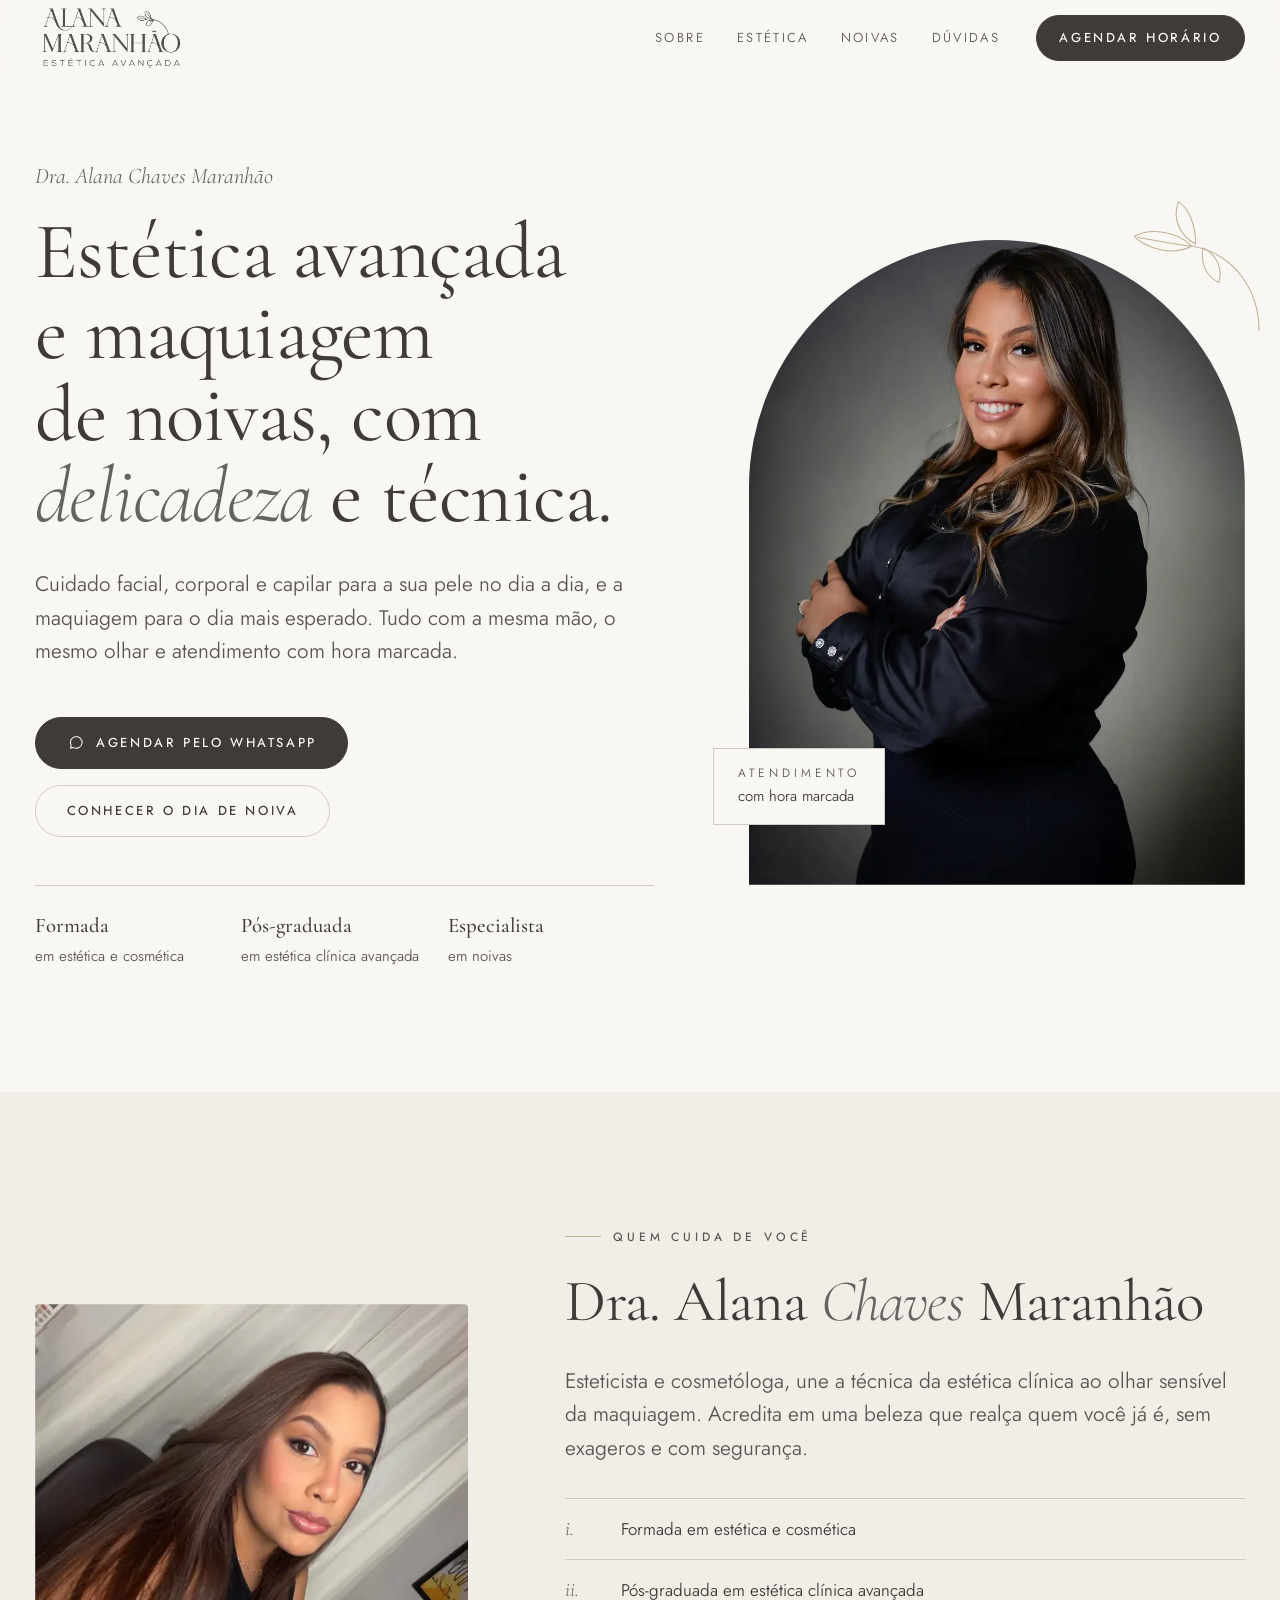
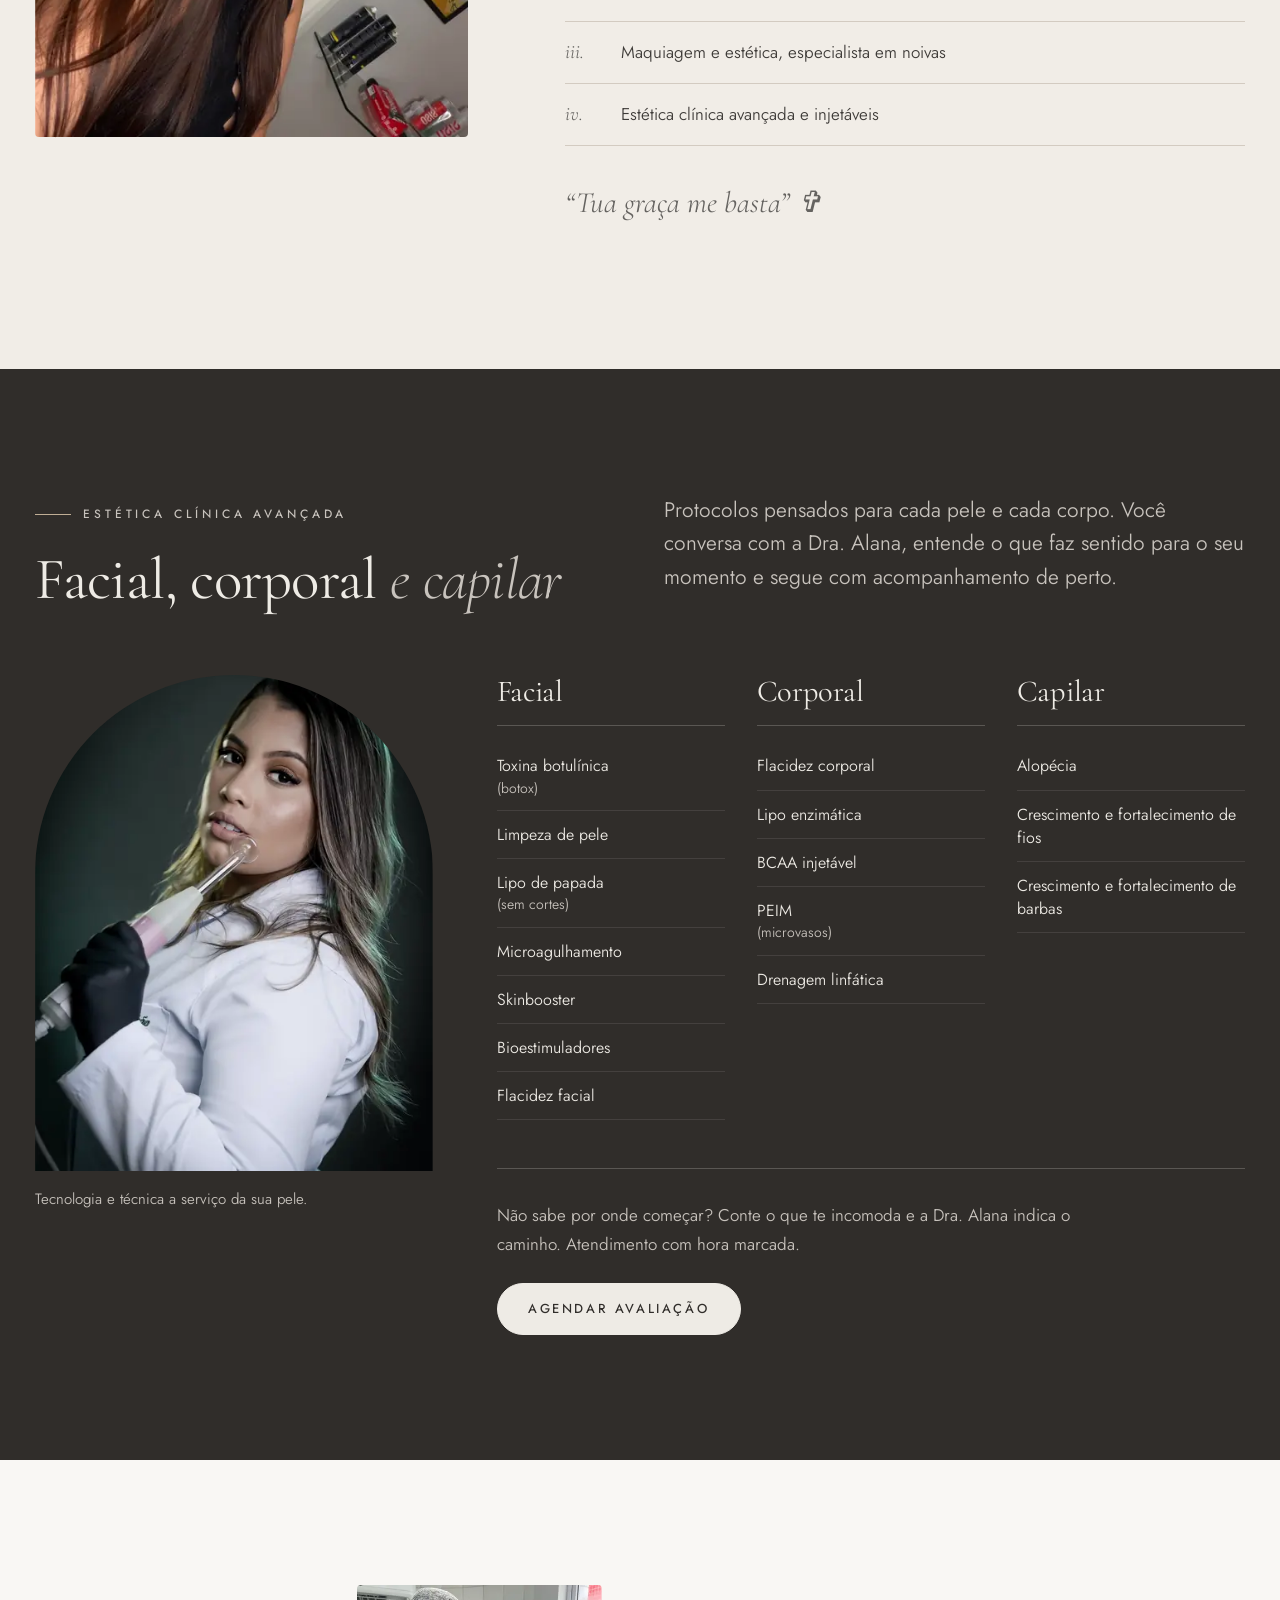
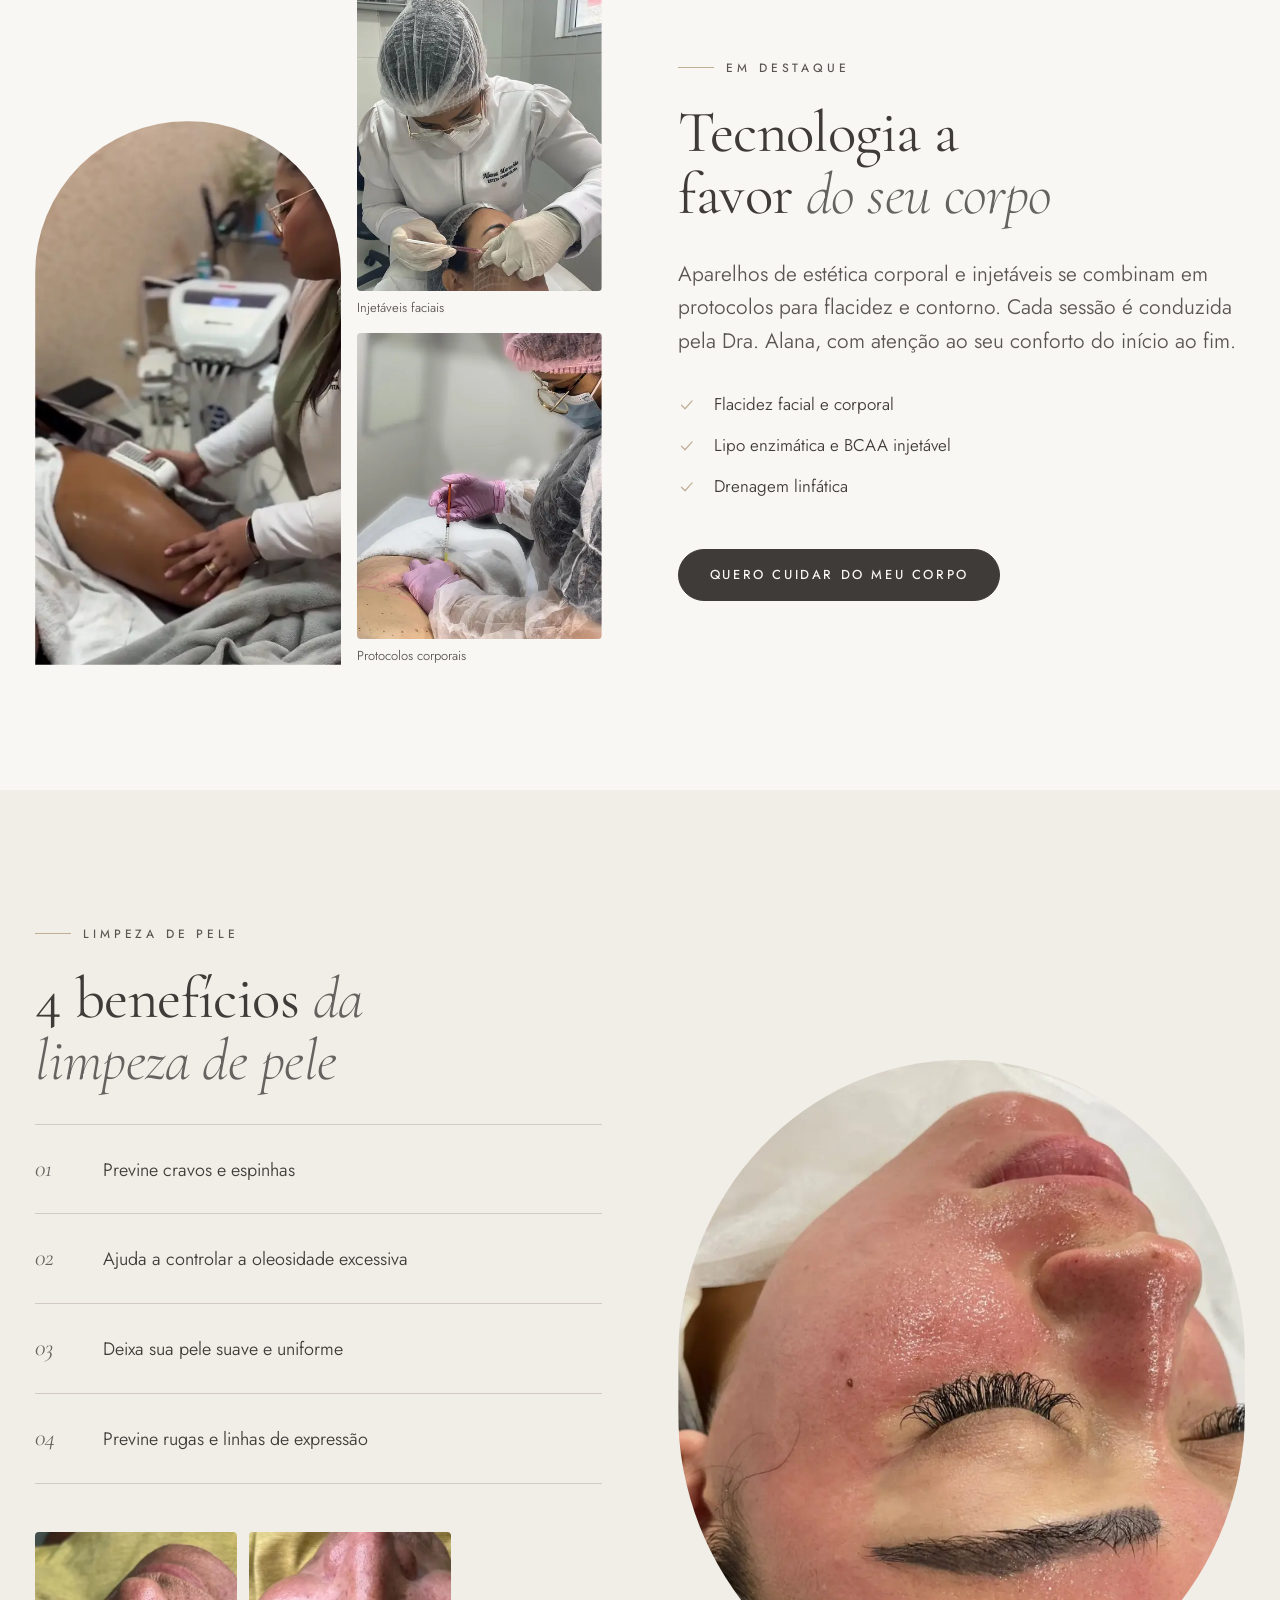
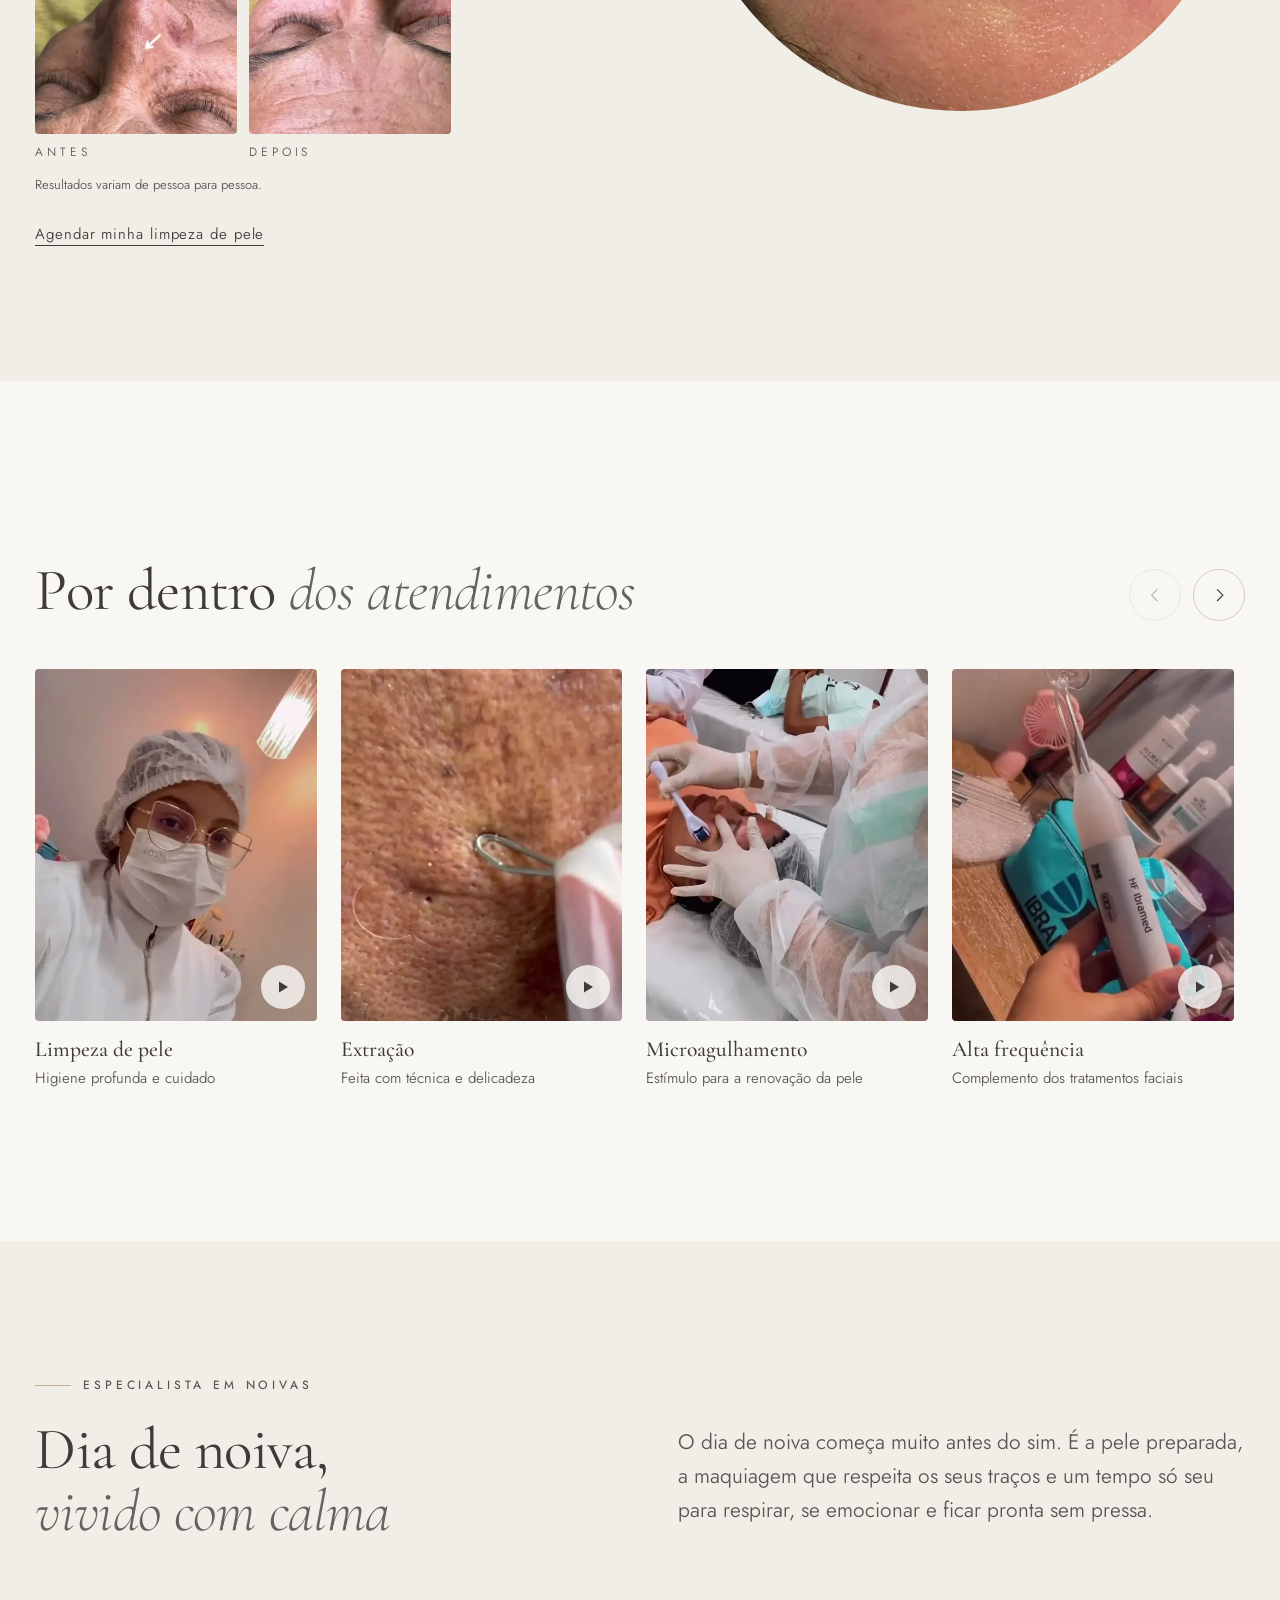
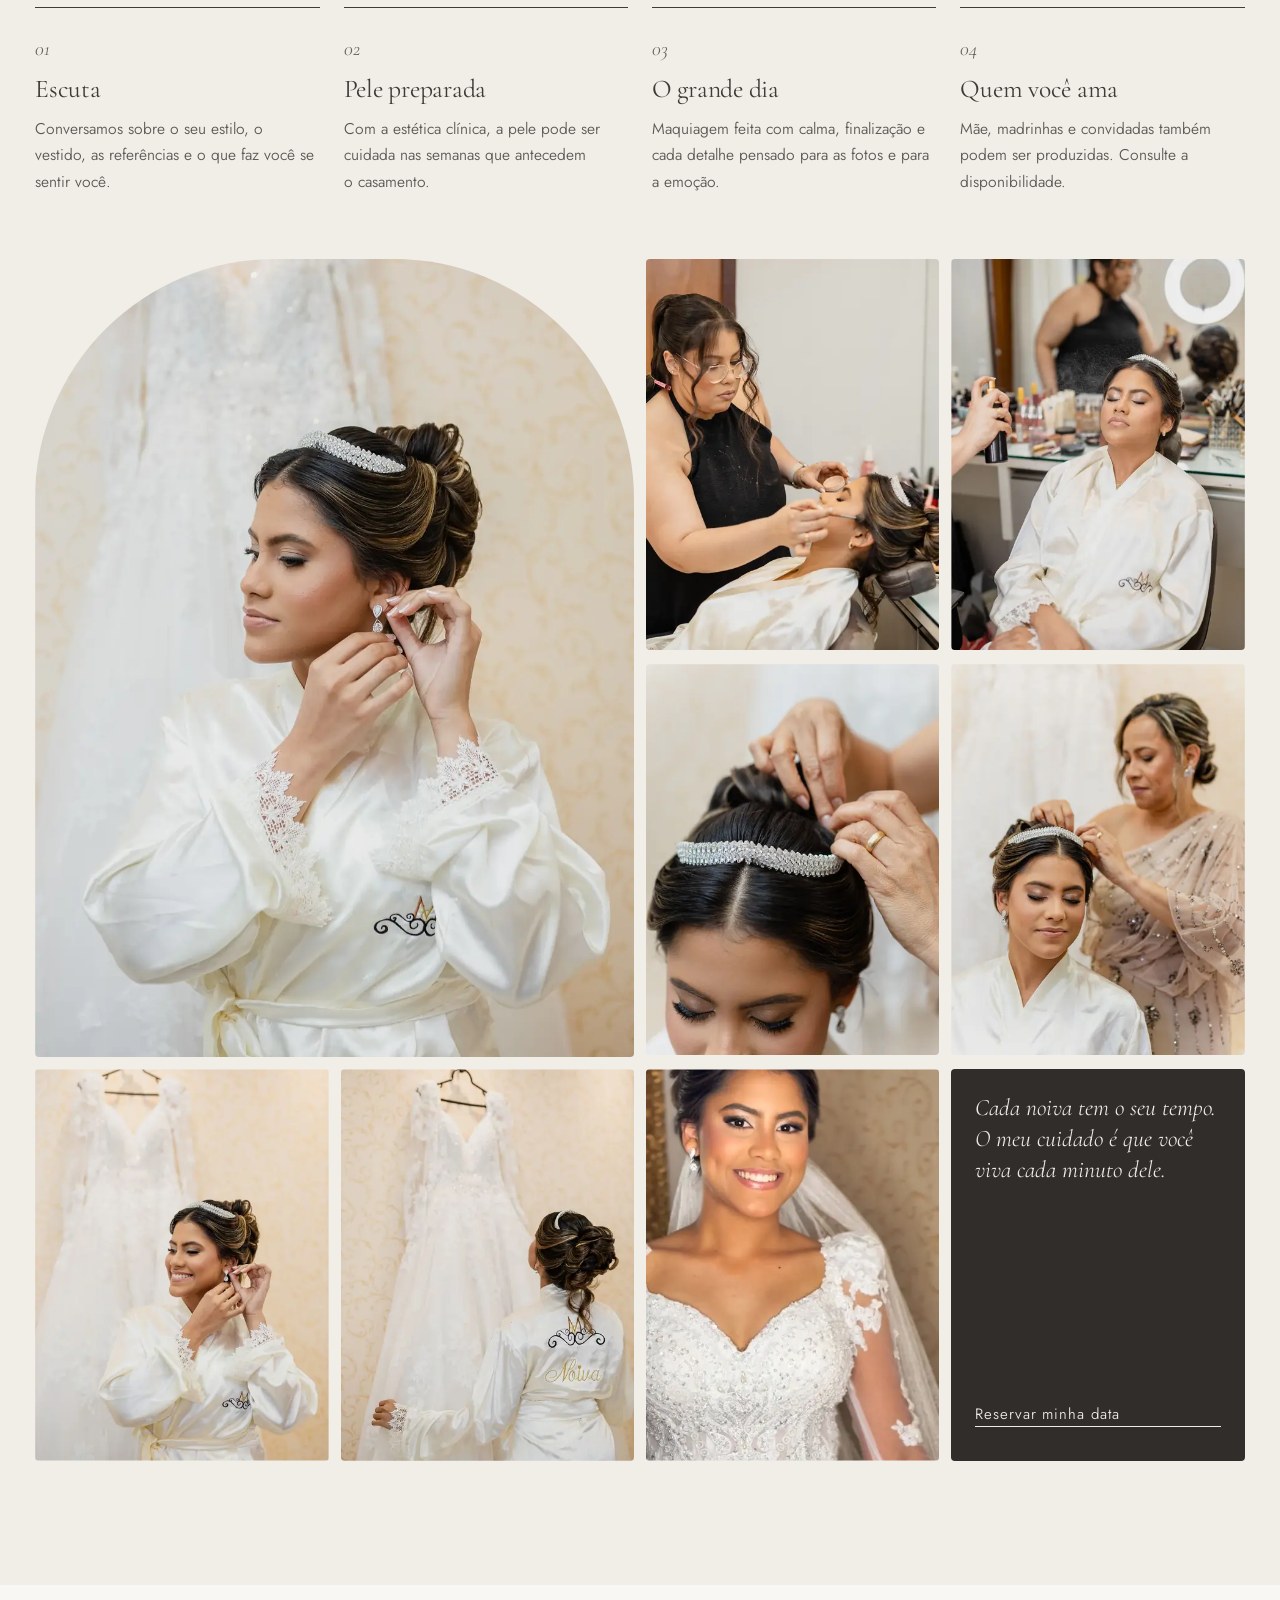
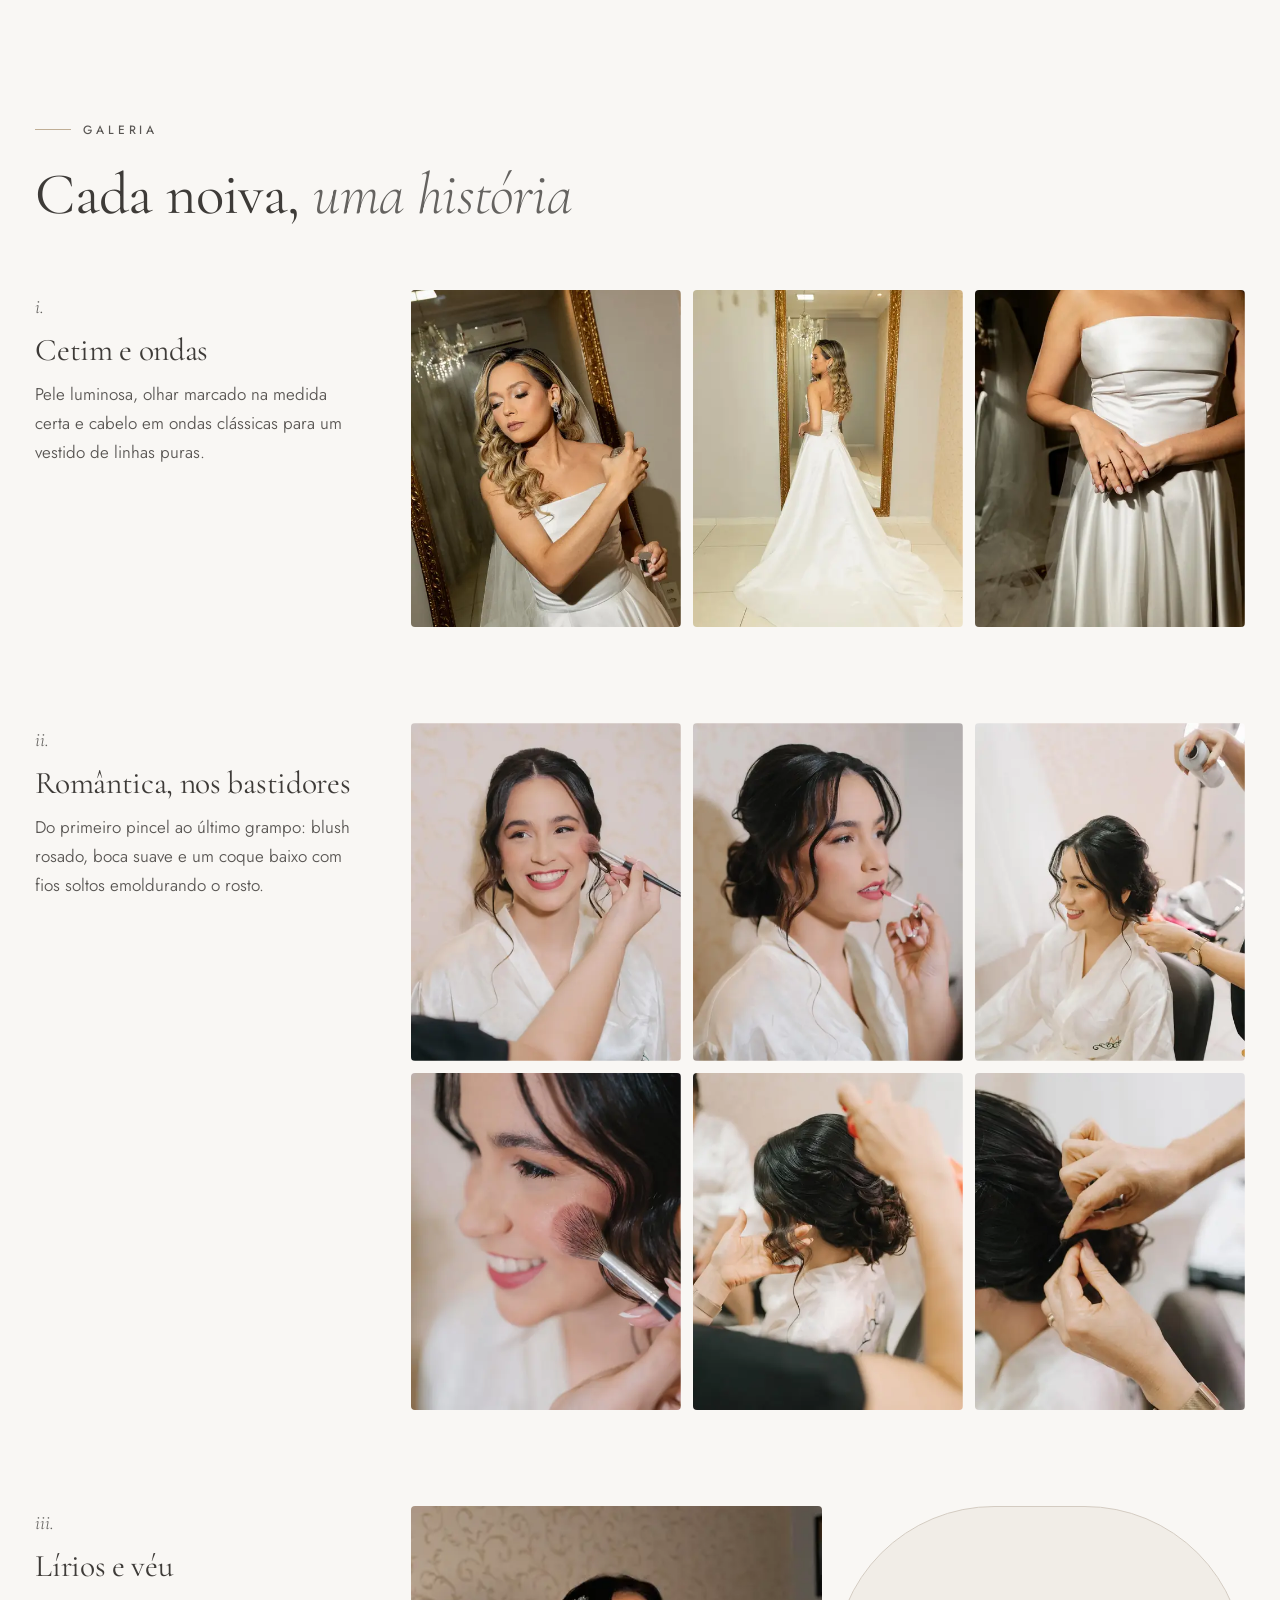
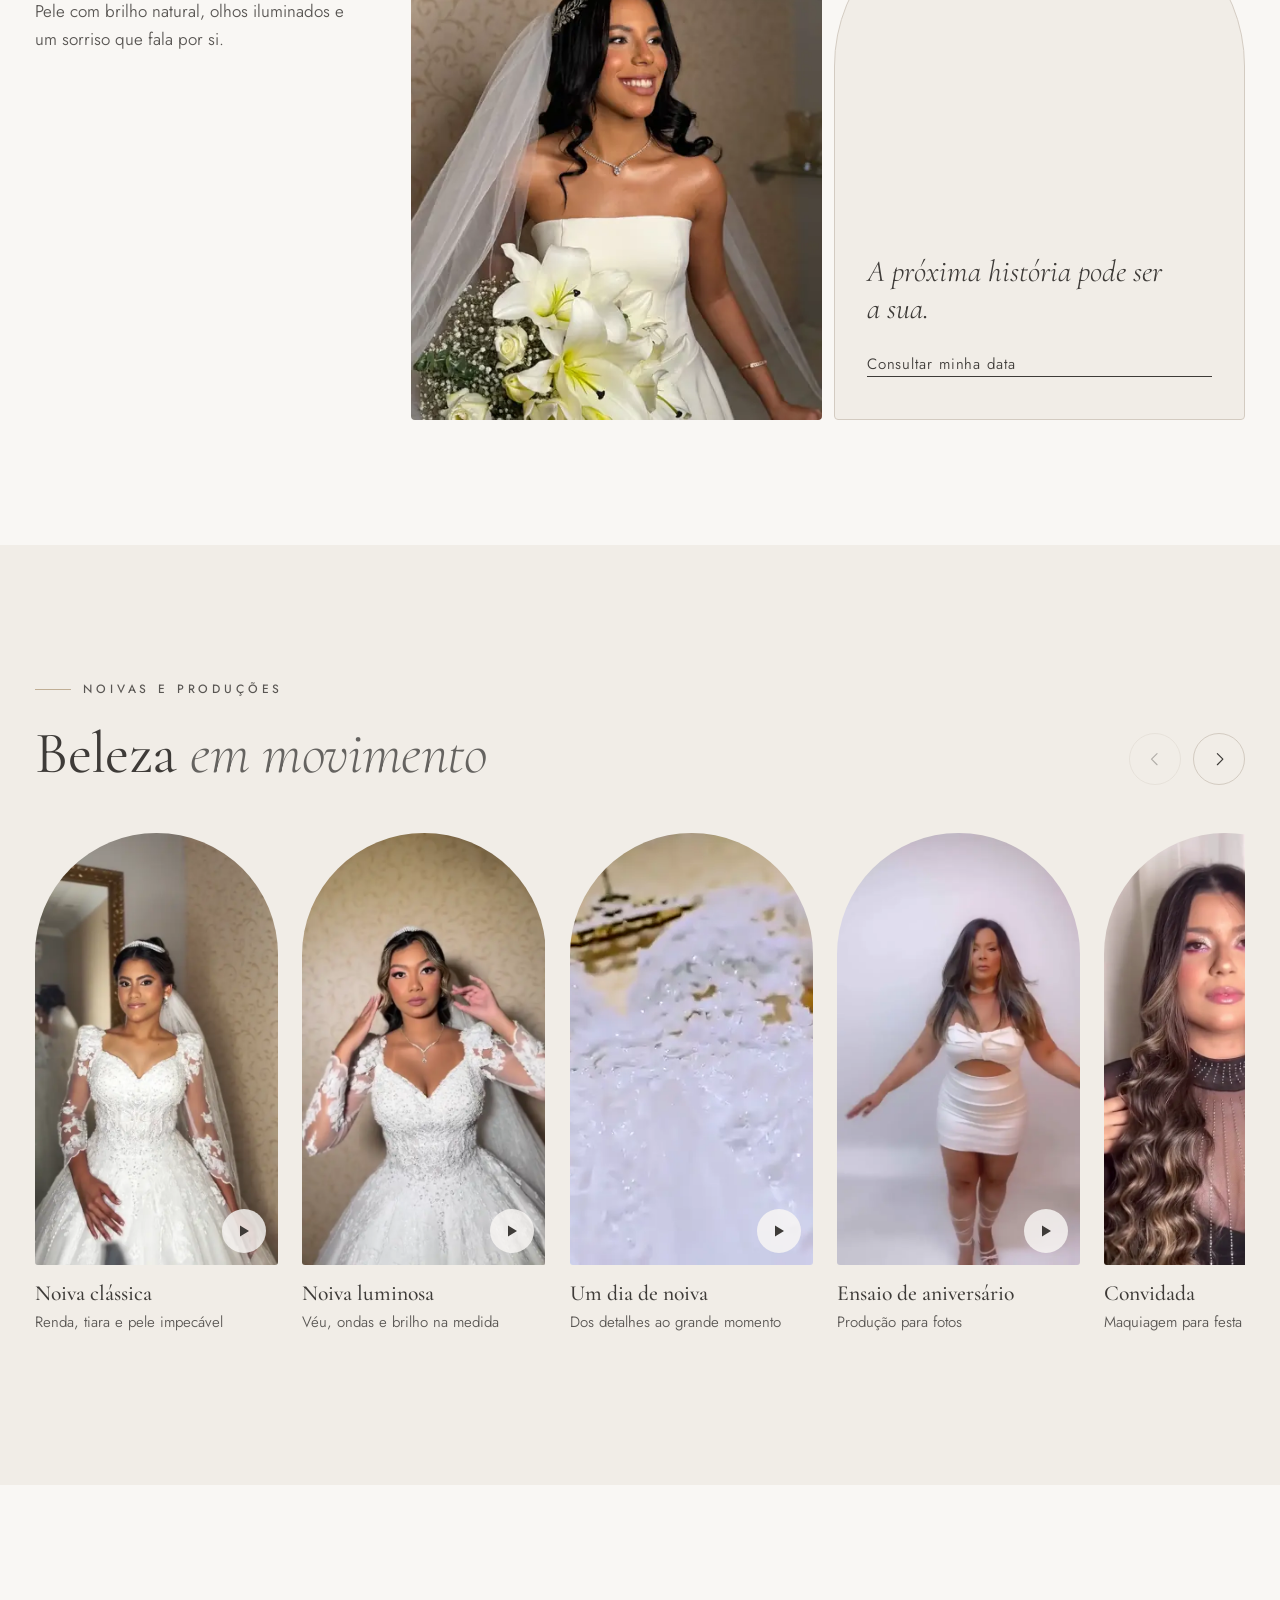
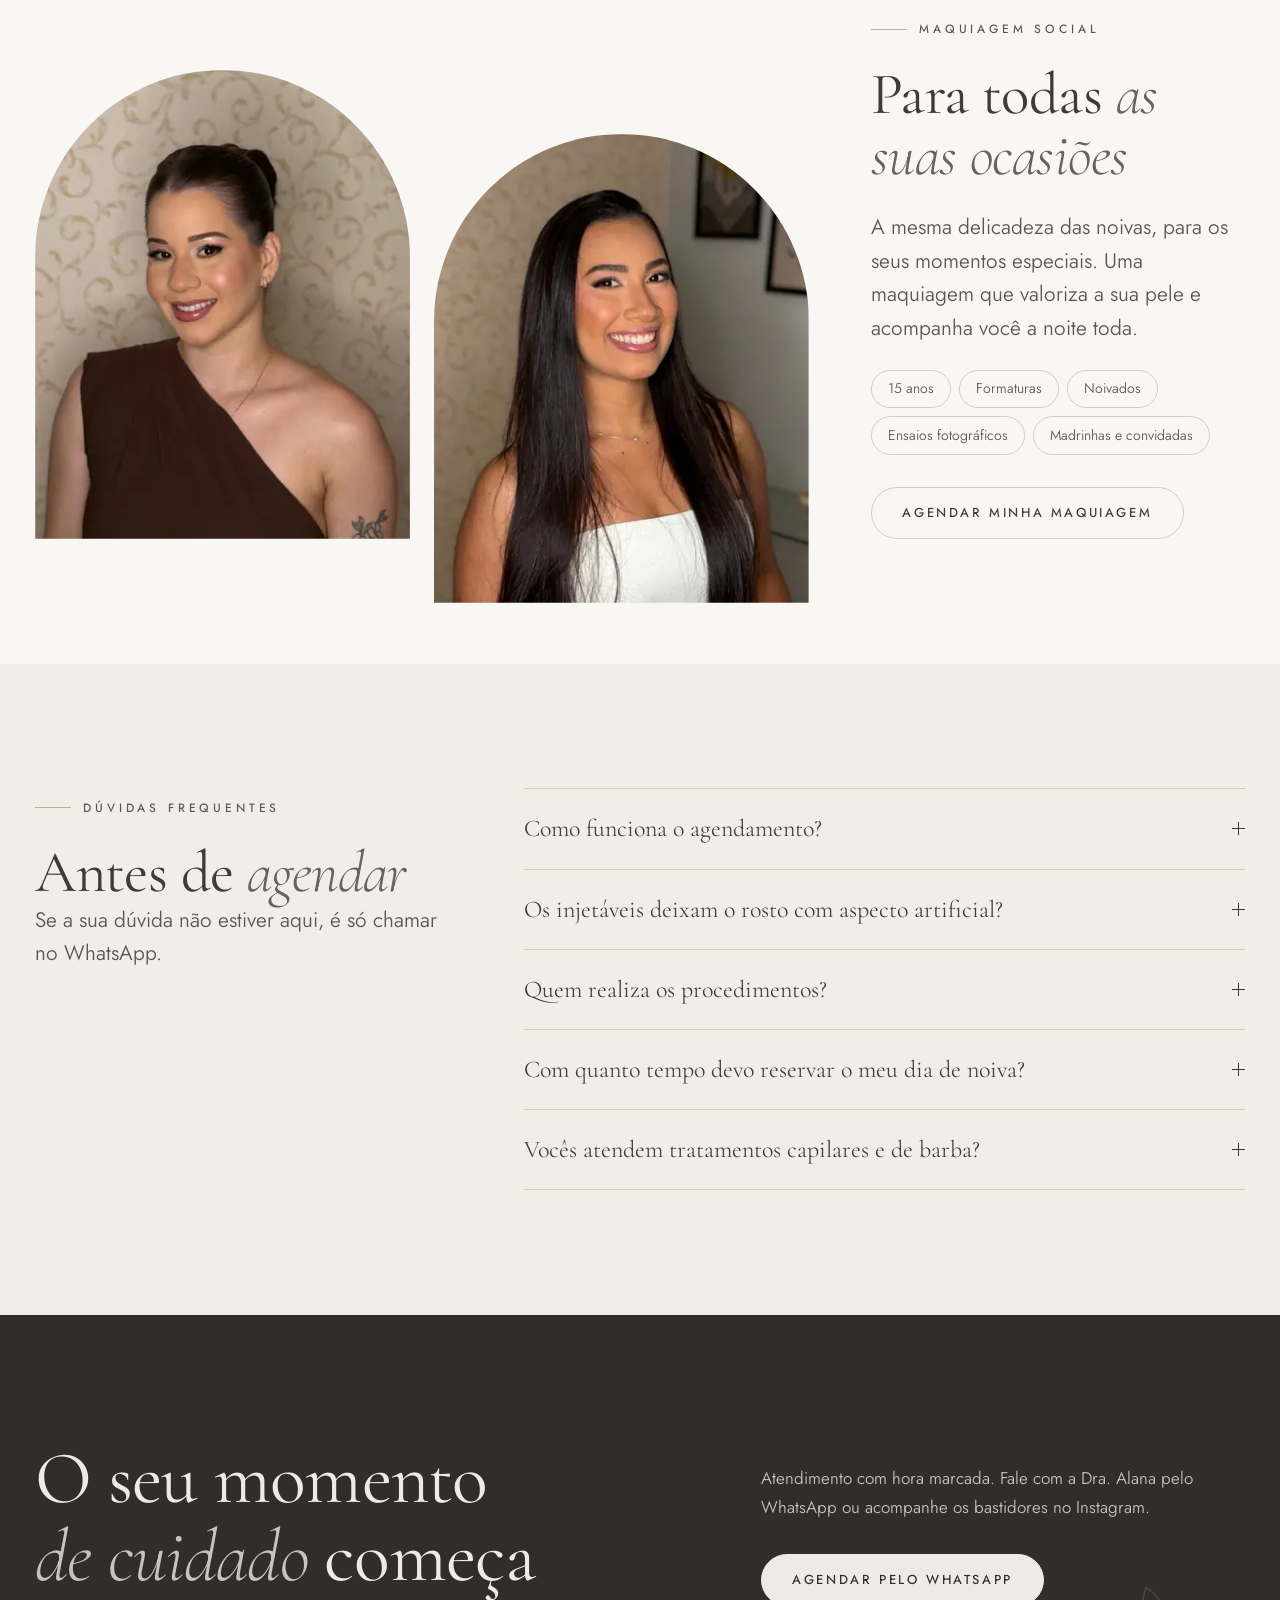
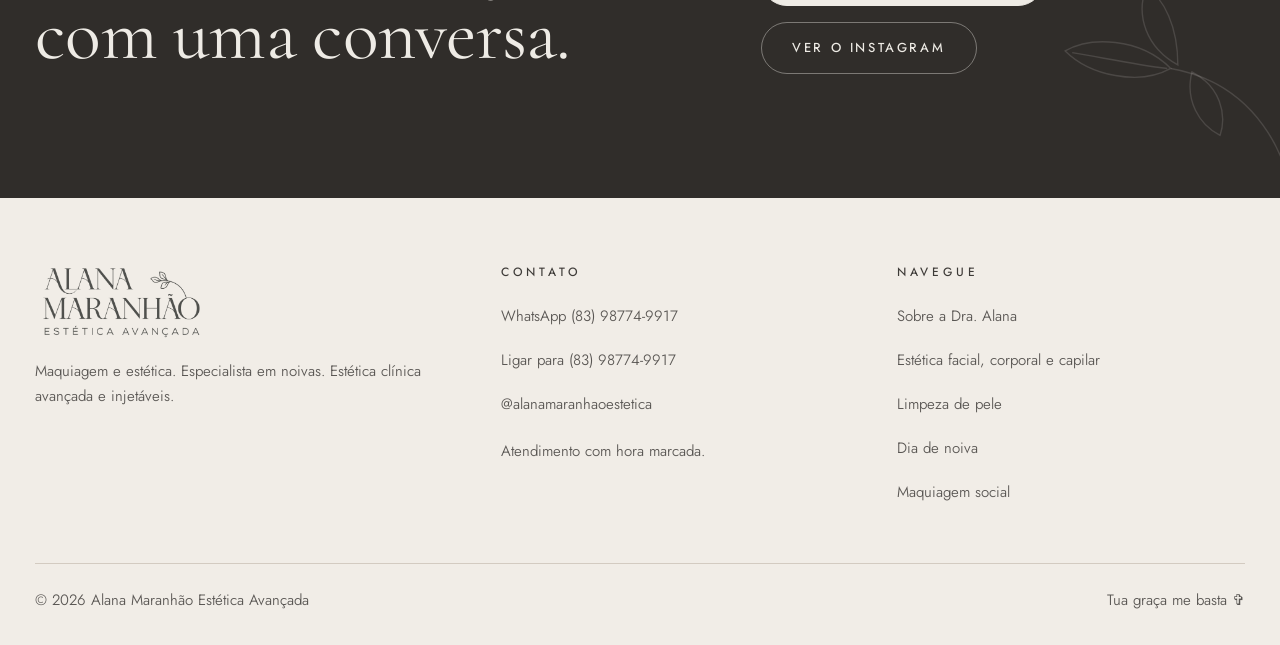
==== commit 5146e5be: "Update index.html" ====
--- a/index.html
+++ b/index.html
@@ -139,7 +139,7 @@
         <div>
           <p class="eyebrow reveal">Quem cuida de você</p>
           <h2 id="titulo-sobre" class="reveal" style="--d:80ms">Dra. Alana <em>Chaves</em> Maranhão</h2>
-          <p class="lead reveal" style="--d:140ms">Esteta e cosmetóloga, une a técnica da estética clínica ao olhar sensível da maquiagem. Acredita em uma beleza que realça quem você já é, sem exageros e com segurança.</p>
+          <p class="lead reveal" style="--d:140ms">Esteticista e cosmetóloga, une a técnica da estética clínica ao olhar sensível da maquiagem. Acredita em uma beleza que realça quem você já é, sem exageros e com segurança.</p>
           <ul class="credentials reveal" style="--d:200ms">
             <li><span class="num">i.</span><span>Formada em estética e cosmética</span></li>
             <li><span class="num">ii.</span><span>Pós-graduada em estética clínica avançada</span></li>
